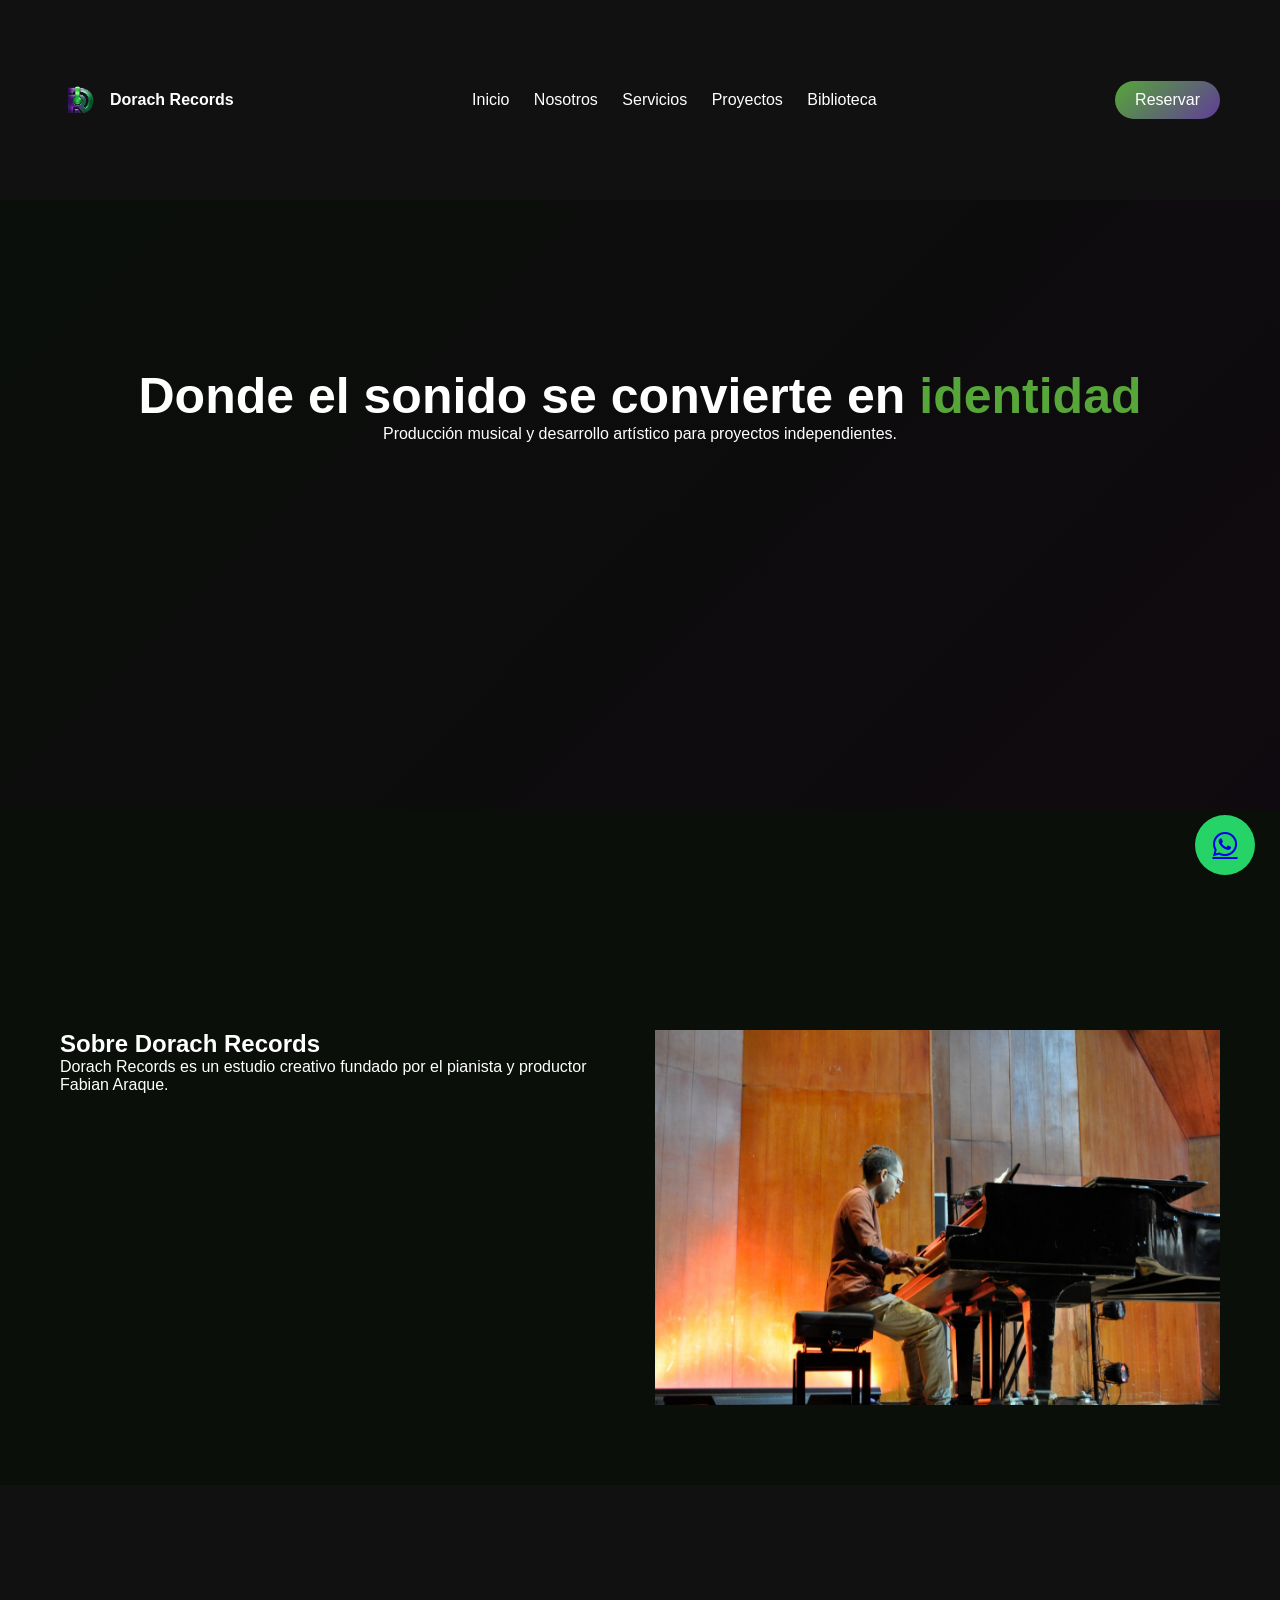
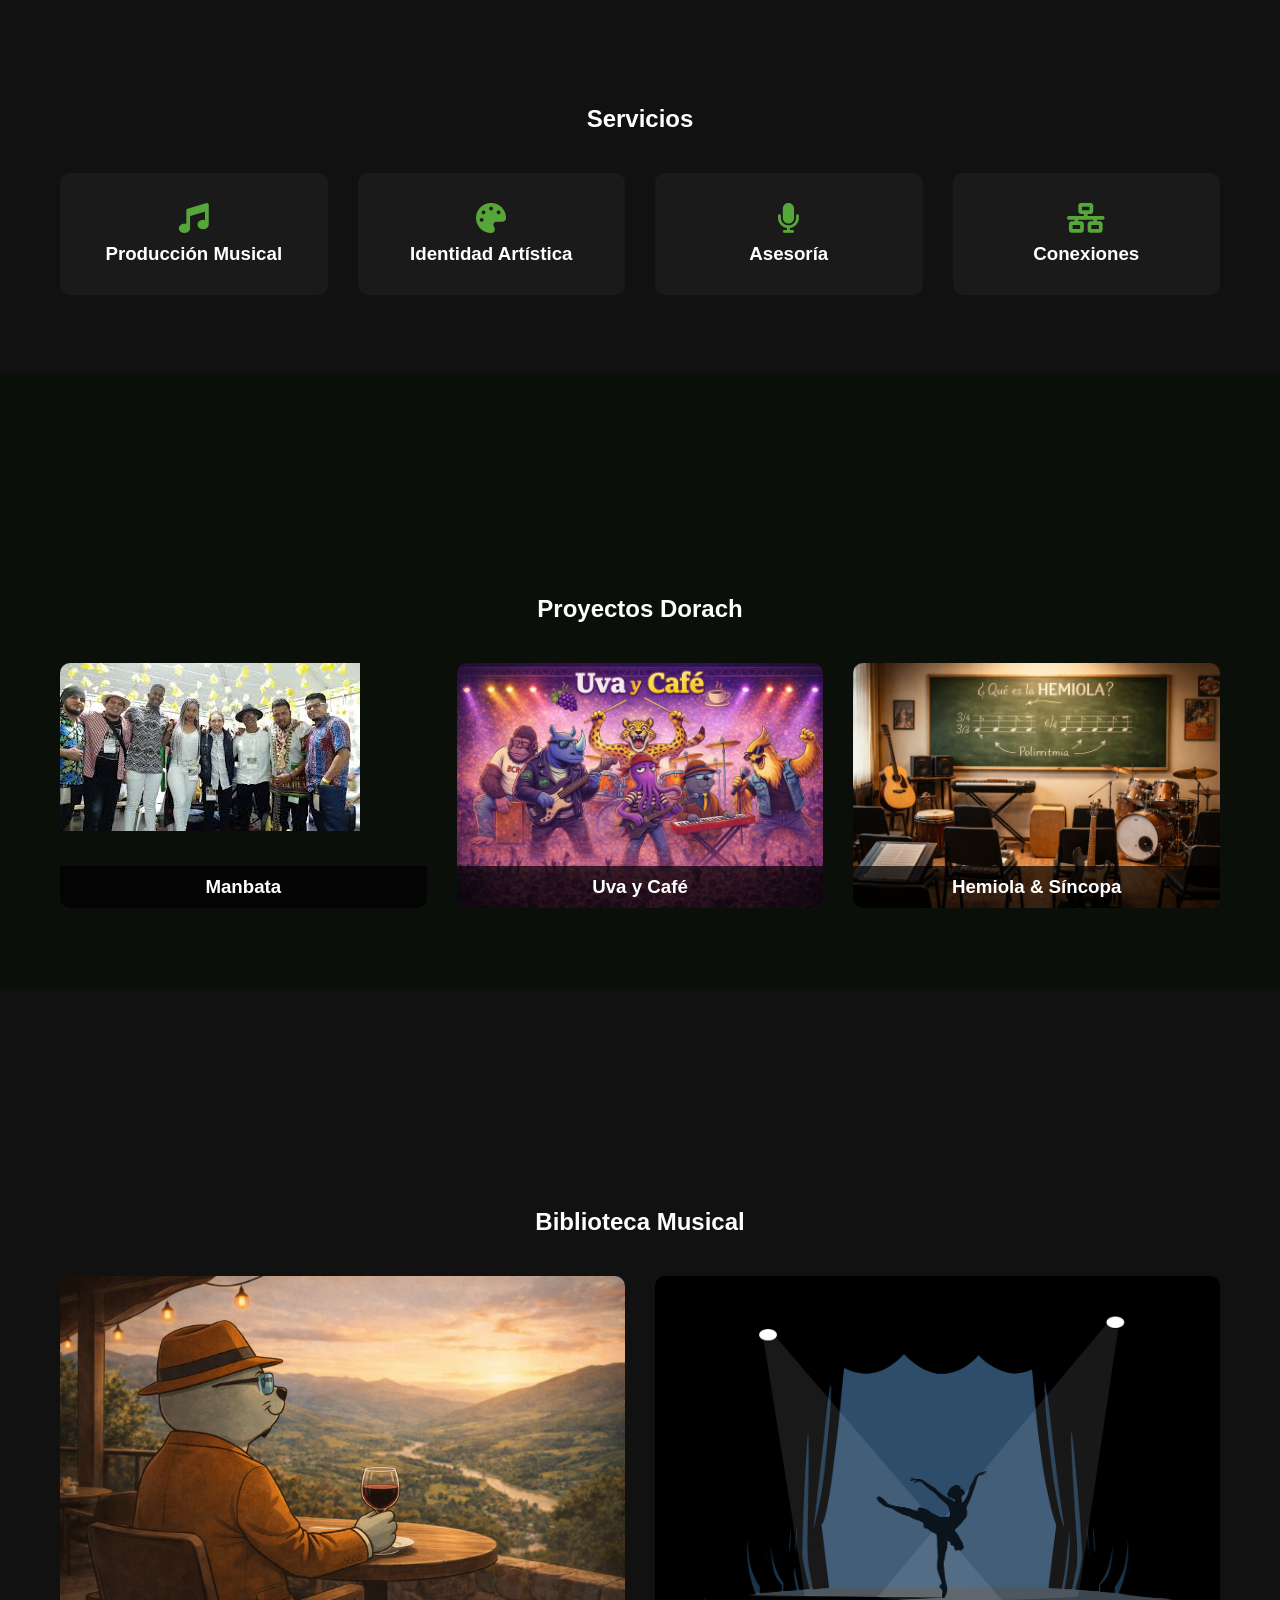
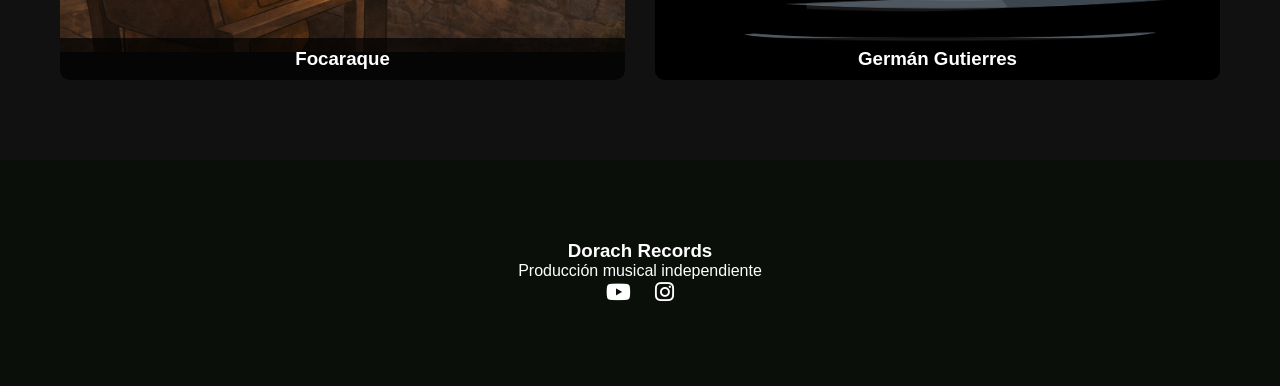
==== index.html @ 1bf73a03 "Fix image filename from Germán.jpg to German.jpg" ====
<!DOCTYPE html>
<html lang="es">

<head>

<meta charset="UTF-8">
<meta name="viewport" content="width=device-width, initial-scale=1.0">

<title>Dorach Records</title>

<meta name="description" content="Producción musical, desarrollo artístico y creación sonora independiente">

<meta property="og:title" content="Dorach Records">
<meta property="og:description" content="Producción musical y desarrollo artístico independiente">
<meta property="og:image" content="og-dorach-records.jpg">

<link rel="icon" href="favicon.png">

<link rel="stylesheet" href="style.css">

<link href="https://cdnjs.cloudflare.com/ajax/libs/font-awesome/6.5.0/css/all.min.css" rel="stylesheet">

</head>

<body>


<header class="header">

<div class="nav container">

<div class="logo">
<img src="logo.png">
<span>Dorach Records</span>
</div>


<nav class="nav-links">

<a href="#inicio">Inicio</a>
<a href="#nosotros">Nosotros</a>
<a href="#servicios">Servicios</a>
<a href="#proyectos">Proyectos</a>
<a href="#biblioteca">Biblioteca</a>

</nav>


<div class="menu-toggle">
<i class="fas fa-bars"></i>
</div>


<a class="cta" href="https://wa.me/573008884574">
Reservar
</a>

</div>

</header>


<section id="inicio" class="hero">

<div class="hero-overlay"></div>

<div class="hero-content">

<h1>

Donde el sonido se convierte en  
<span>identidad</span>

</h1>

<p>

Producción musical y desarrollo artístico para proyectos independientes.

</p>

</div>

</section>


<section id="nosotros" class="section">

<div class="container grid-2">

<div>

<h2>Sobre Dorach Records</h2>

<p>

Dorach Records es un estudio creativo fundado por el pianista y productor Fabian Araque.

</p>

</div>

<div>

<img src="fabian_araque.jpeg" class="img-card">

</div>

</div>

</section>


<section id="servicios" class="section dark">

<div class="container">

<h2 class="center">Servicios</h2>

<div class="grid-4">

<div class="card">
<i class="fas fa-music"></i>
<h3>Producción Musical</h3>
</div>

<div class="card">
<i class="fas fa-palette"></i>
<h3>Identidad Artística</h3>
</div>

<div class="card">
<i class="fas fa-microphone"></i>
<h3>Asesoría</h3>
</div>

<div class="card">
<i class="fas fa-network-wired"></i>
<h3>Conexiones</h3>
</div>

</div>

</div>

</section>


<section id="proyectos" class="section">

<div class="container">

<h2 class="center">Proyectos Dorach</h2>

<div class="grid-3">

<div class="project">

<img src="Manbata.jpeg">

<div class="project-overlay">

<h3>Manbata</h3>

</div>

</div>


<div class="project">

<img src="uvaycafe.png">

<div class="project-overlay">

<h3>Uva y Café</h3>

</div>

</div>


<div class="project">

<img src="hemiolaysincopa.jpeg">

<div class="project-overlay">

<h3>Hemiola & Síncopa</h3>

</div>

</div>

</div>

</div>

</section>


<section id="biblioteca" class="section dark">

<div class="container">

<h2 class="center">Biblioteca Musical</h2>

<div class="grid-2">

<div class="project">

<img src="Focaraque.png">

<div class="project-overlay">

<h3>Focaraque</h3>

</div>

</div>


<div class="project">

<img src="German.jpg">

<div class="project-overlay">

<h3>Germán Gutierres</h3>

</div>

</div>

</div>

</div>

</section>


<footer>

<div class="container footer">

<h3>Dorach Records</h3>

<p>Producción musical independiente</p>

<div class="social">

<a href="#"><i class="fab fa-youtube"></i></a>
<a href="#"><i class="fab fa-instagram"></i></a>

</div>

</div>

</footer>


<a class="whatsapp" href="https://wa.me/573008884574">
<i class="fab fa-whatsapp"></i>
</a>


<script src="script.js"></script>

</body>
</html>
---- style.css ----
:root{

--verde:#57A639;
--violeta:#613D97;

}

*{
margin:0;
padding:0;
box-sizing:border-box;
font-family:Arial;
}

body{
background:#0a0f0a;
color:white;
}

img{
max-width:100%;
display:block;
}

.container{
max-width:1200px;
margin:auto;
padding:80px 20px;
}

.header{
position:fixed;
width:100%;
background:#111;
z-index:10;
}

.nav{
display:flex;
justify-content:space-between;
align-items:center;
}

.logo{
display:flex;
align-items:center;
gap:10px;
font-weight:bold;
}

.logo img{
width:40px;
}

.nav-links a{
margin:0 10px;
text-decoration:none;
color:white;
}

.nav-links a:hover{
color:var(--verde);
}

.cta{
background:linear-gradient(135deg,var(--verde),var(--violeta));
padding:10px 20px;
border-radius:30px;
text-decoration:none;
color:white;
}

.menu-toggle{
display:none;
font-size:24px;
cursor:pointer;
}

.hero{
height:90vh;
display:flex;
align-items:center;
justify-content:center;
text-align:center;
background:linear-gradient(135deg,#0a0f0a,#0f0a0f);
}

.hero h1{
font-size:50px;
}

.hero span{
color:var(--verde);
}

.section{
padding-top:140px;
scroll-margin-top:120px;
}

.dark{
background:#111;
}

.grid-4{
display:grid;
grid-template-columns:repeat(4,1fr);
gap:30px;
}

.grid-3{
display:grid;
grid-template-columns:repeat(3,1fr);
gap:30px;
}

.grid-2{
display:grid;
grid-template-columns:repeat(2,1fr);
gap:30px;
}

.card{
background:#1a1a1a;
padding:30px;
border-radius:10px;
text-align:center;
}

.card i{
font-size:30px;
color:var(--verde);
margin-bottom:10px;
}

/* GALERÍA */

.project{
position:relative;
overflow:hidden;
border-radius:10px;
}

.project img{
transition:0.5s;
}

.project:hover img{
transform:scale(1.1);
}

.project-overlay{
position:absolute;
bottom:0;
background:rgba(0,0,0,0.7);
width:100%;
padding:10px;
text-align:center;
}

.center{
text-align:center;
margin-bottom:40px;
}

.footer{
text-align:center;
}

.social a{
margin:10px;
font-size:22px;
color:white;
}

.whatsapp{
position:fixed;
bottom:25px;
right:25px;
background:#25D366;
width:60px;
height:60px;
display:flex;
align-items:center;
justify-content:center;
border-radius:50%;
font-size:28px;
}

/* RESPONSIVE */

@media (max-width:900px){

.grid-4{
grid-template-columns:1fr 1fr;
}

.grid-3{
grid-template-columns:1fr 1fr;
}

}

@media (max-width:700px){

.grid-4,
.grid-3,
.grid-2{
grid-template-columns:1fr;
}

.menu-toggle{
display:block;
}

.nav-links{
position:absolute;
top:70px;
left:0;
width:100%;
background:#111;
flex-direction:column;
display:none;
}

.nav-links a{
padding:15px;
display:block;
border-bottom:1px solid #222;
}

.nav-links.active{
display:flex;
}

.hero h1{
font-size:36px;
}

}
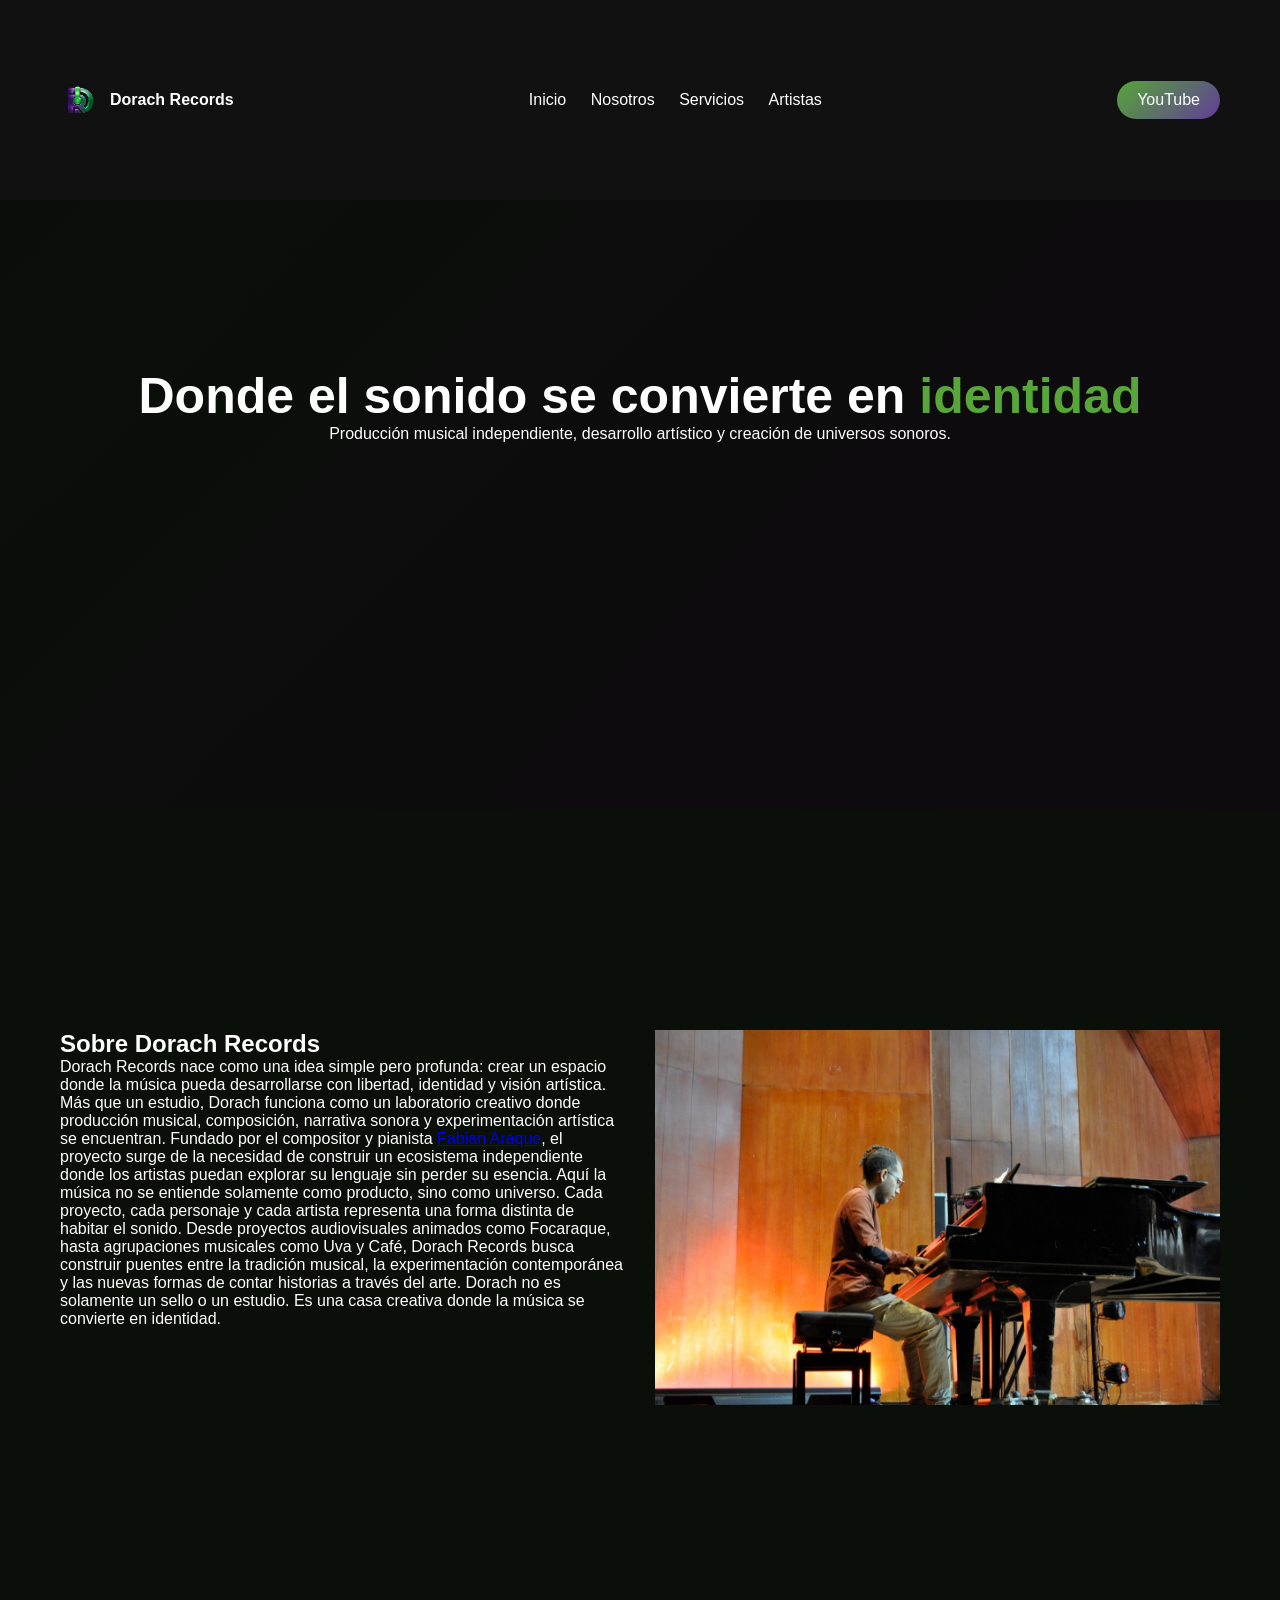
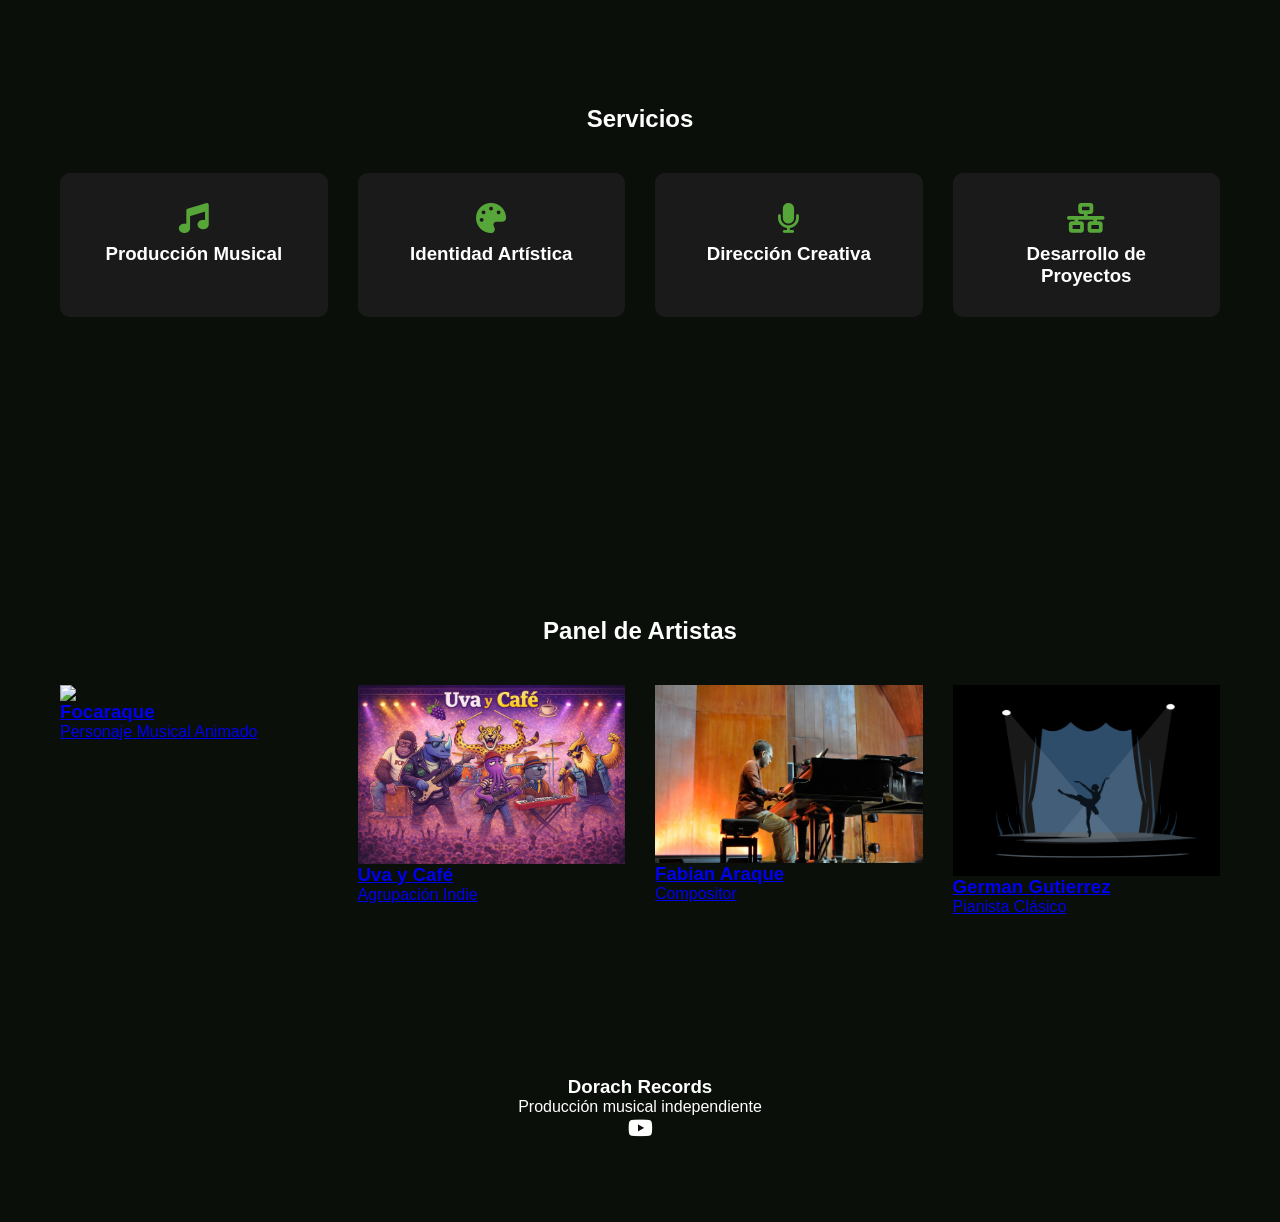
==== commit ba3094ee: "Update index.html" ====
--- a/index.html
+++ b/index.html
@@ -6,13 +6,9 @@
 <meta charset="UTF-8">
 <meta name="viewport" content="width=device-width, initial-scale=1.0">
 
-<title>Dorach Records</title>
-
-<meta name="description" content="Producción musical, desarrollo artístico y creación sonora independiente">
-
-<meta property="og:title" content="Dorach Records">
-<meta property="og:description" content="Producción musical y desarrollo artístico independiente">
-<meta property="og:image" content="og-dorach-records.jpg">
+<title>Dórach Records</title>
+
+<meta name="description" content="Dorach Records es un laboratorio creativo dedicado a la producción musical, el desarrollo artístico y la construcción de universos sonoros independientes.">
 
 <link rel="icon" href="favicon.png">
 
@@ -30,29 +26,28 @@
 <div class="nav container">
 
 <div class="logo">
+
 <img src="logo.png">
+
 <span>Dorach Records</span>
-</div>
-
+
+</div>
 
 <nav class="nav-links">
 
 <a href="#inicio">Inicio</a>
 <a href="#nosotros">Nosotros</a>
 <a href="#servicios">Servicios</a>
-<a href="#proyectos">Proyectos</a>
-<a href="#biblioteca">Biblioteca</a>
+<a href="#artistas">Artistas</a>
 
 </nav>
-
 
 <div class="menu-toggle">
 <i class="fas fa-bars"></i>
 </div>
 
-
-<a class="cta" href="https://wa.me/573008884574">
-Reservar
+<a class="cta" href="https://www.youtube.com/@DORACHRECORDS">
+YouTube
 </a>
 
 </div>
@@ -60,9 +55,8 @@
 </header>
 
 
-<section id="inicio" class="hero">
-
-<div class="hero-overlay"></div>
+
+<section id="inicio" class="hero fondo1">
 
 <div class="hero-content">
 
@@ -75,7 +69,7 @@
 
 <p>
 
-Producción musical y desarrollo artístico para proyectos independientes.
+Producción musical independiente, desarrollo artístico y creación de universos sonoros.
 
 </p>
 
@@ -84,7 +78,8 @@
 </section>
 
 
-<section id="nosotros" class="section">
+
+<section id="nosotros" class="section fondo2">
 
 <div class="container grid-2">
 
@@ -94,7 +89,18 @@
 
 <p>
 
-Dorach Records es un estudio creativo fundado por el pianista y productor Fabian Araque.
+Dorach Records nace como una idea simple pero profunda: crear un espacio donde la música pueda desarrollarse con libertad, identidad y visión artística.
+
+Más que un estudio, Dorach funciona como un laboratorio creativo donde producción musical, composición, narrativa sonora y experimentación artística se encuentran.
+
+Fundado por el compositor y pianista <a href="https://dorachrecords-prod.github.io/fabian-araque/">Fabian Araque</a>, el proyecto surge de la necesidad de construir un ecosistema independiente donde los artistas puedan explorar su lenguaje sin perder su esencia.
+
+Aquí la música no se entiende solamente como producto, sino como universo. Cada proyecto, cada personaje y cada artista representa una forma distinta de habitar el sonido.
+
+Desde proyectos audiovisuales animados como Focaraque, hasta agrupaciones musicales como Uva y Café, Dorach Records busca construir puentes entre la tradición musical, la experimentación contemporánea y las nuevas formas de contar historias a través del arte.
+
+Dorach no es solamente un sello o un estudio.  
+Es una casa creativa donde la música se convierte en identidad.
 
 </p>
 
@@ -102,16 +108,17 @@
 
 <div>
 
-<img src="fabian_araque.jpeg" class="img-card">
-
-</div>
-
-</div>
-
-</section>
-
-
-<section id="servicios" class="section dark">
+<img src="fabian_araque.jpeg">
+
+</div>
+
+</div>
+
+</section>
+
+
+
+<section id="servicios" class="section fondo3">
 
 <div class="container">
 
@@ -120,123 +127,107 @@
 <div class="grid-4">
 
 <div class="card">
+
 <i class="fas fa-music"></i>
+
 <h3>Producción Musical</h3>
-</div>
-
-<div class="card">
+
+</div>
+
+
+<div class="card">
+
 <i class="fas fa-palette"></i>
+
 <h3>Identidad Artística</h3>
-</div>
-
-<div class="card">
+
+</div>
+
+
+<div class="card">
+
 <i class="fas fa-microphone"></i>
-<h3>Asesoría</h3>
-</div>
-
-<div class="card">
+
+<h3>Dirección Creativa</h3>
+
+</div>
+
+
+<div class="card">
+
 <i class="fas fa-network-wired"></i>
-<h3>Conexiones</h3>
-</div>
-
-</div>
-
-</div>
-
-</section>
-
-
-<section id="proyectos" class="section">
+
+<h3>Desarrollo de Proyectos</h3>
+
+</div>
+
+</div>
+
+</div>
+
+</section>
+
+
+
+<section id="artistas" class="section fondo4">
 
 <div class="container">
 
-<h2 class="center">Proyectos Dorach</h2>
-
-<div class="grid-3">
-
-<div class="project">
-
-<img src="Manbata.jpeg">
-
-<div class="project-overlay">
-
-<h3>Manbata</h3>
-
-</div>
-
-</div>
-
-
-<div class="project">
+<h2 class="center">Panel de Artistas</h2>
+
+<div class="grid-4">
+
+
+<a class="artist" href="https://www.youtube.com/@focaraque">
+
+<img src="focaraque.png">
+
+<h3>Focaraque</h3>
+
+<p>Personaje Musical Animado</p>
+
+</a>
+
+
+<a class="artist" href="#">
 
 <img src="uvaycafe.png">
 
-<div class="project-overlay">
-
 <h3>Uva y Café</h3>
 
-</div>
-
-</div>
-
-
-<div class="project">
-
-<img src="hemiolaysincopa.jpeg">
-
-<div class="project-overlay">
-
-<h3>Hemiola & Síncopa</h3>
-
-</div>
-
-</div>
-
-</div>
-
-</div>
-
-</section>
-
-
-<section id="biblioteca" class="section dark">
-
-<div class="container">
-
-<h2 class="center">Biblioteca Musical</h2>
-
-<div class="grid-2">
-
-<div class="project">
-
-<img src="Focaraque.png">
-
-<div class="project-overlay">
-
-<h3>Focaraque</h3>
-
-</div>
-
-</div>
-
-
-<div class="project">
+<p>Agrupación Indie</p>
+
+</a>
+
+
+<a class="artist" href="https://www.youtube.com/@fabianaraquemusic">
+
+<img src="fabian_araque.jpeg">
+
+<h3>Fabian Araque</h3>
+
+<p>Compositor</p>
+
+</a>
+
+
+<a class="artist" href="https://www.youtube.com/channel/UCRpkg7k6TuN-CB35hyl-wdw">
 
 <img src="German.jpg">
 
-<div class="project-overlay">
-
-<h3>Germán Gutierres</h3>
-
-</div>
-
-</div>
-
-</div>
-
-</div>
-
-</section>
+<h3>German Gutierrez</h3>
+
+<p>Pianista Clásico</p>
+
+</a>
+
+
+</div>
+
+</div>
+
+</section>
+
 
 
 <footer>
@@ -249,22 +240,19 @@
 
 <div class="social">
 
-<a href="#"><i class="fab fa-youtube"></i></a>
-<a href="#"><i class="fab fa-instagram"></i></a>
+<a href="https://www.youtube.com/@DORACHRECORDS">
+<i class="fab fa-youtube"></i>
+</a>
 
 </div>
 
 </div>
 
 </footer>
-
-
-<a class="whatsapp" href="https://wa.me/573008884574">
-<i class="fab fa-whatsapp"></i>
-</a>
 
 
 <script src="script.js"></script>
 
 </body>
 </html>
+
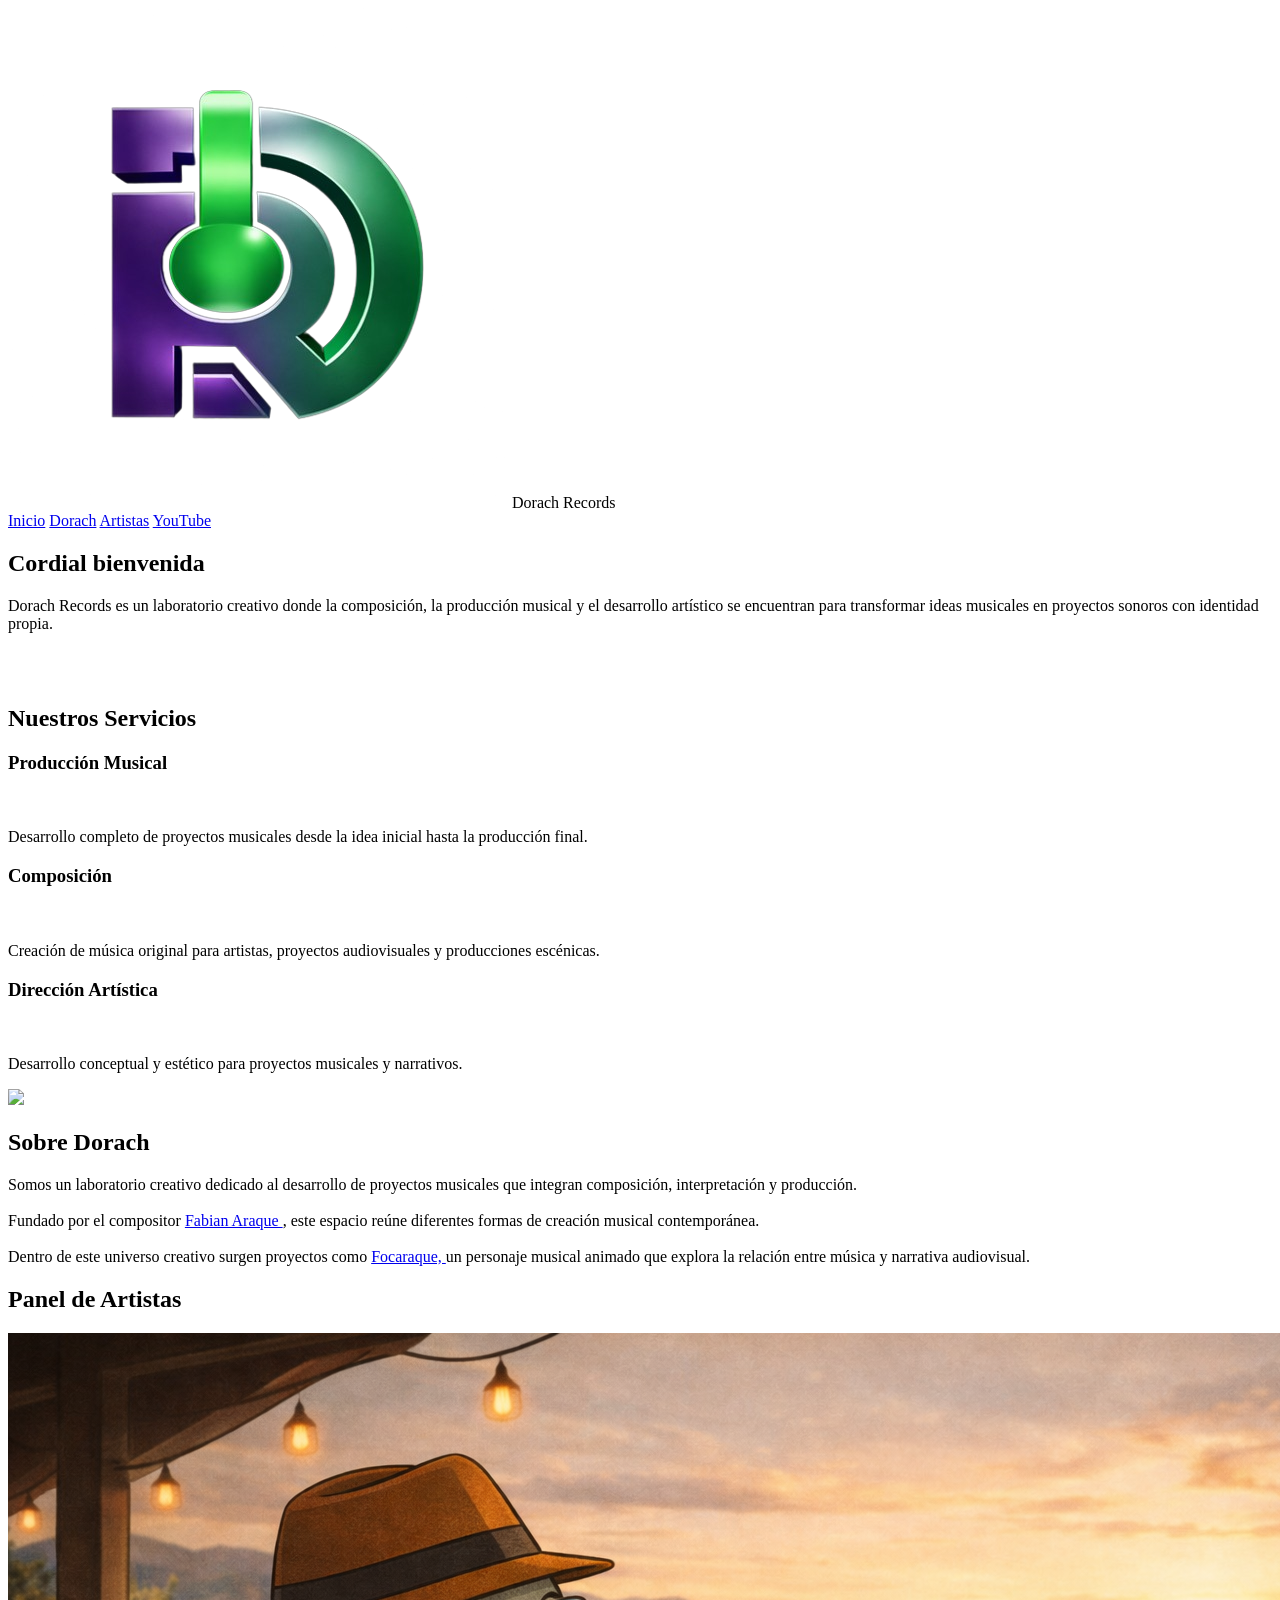
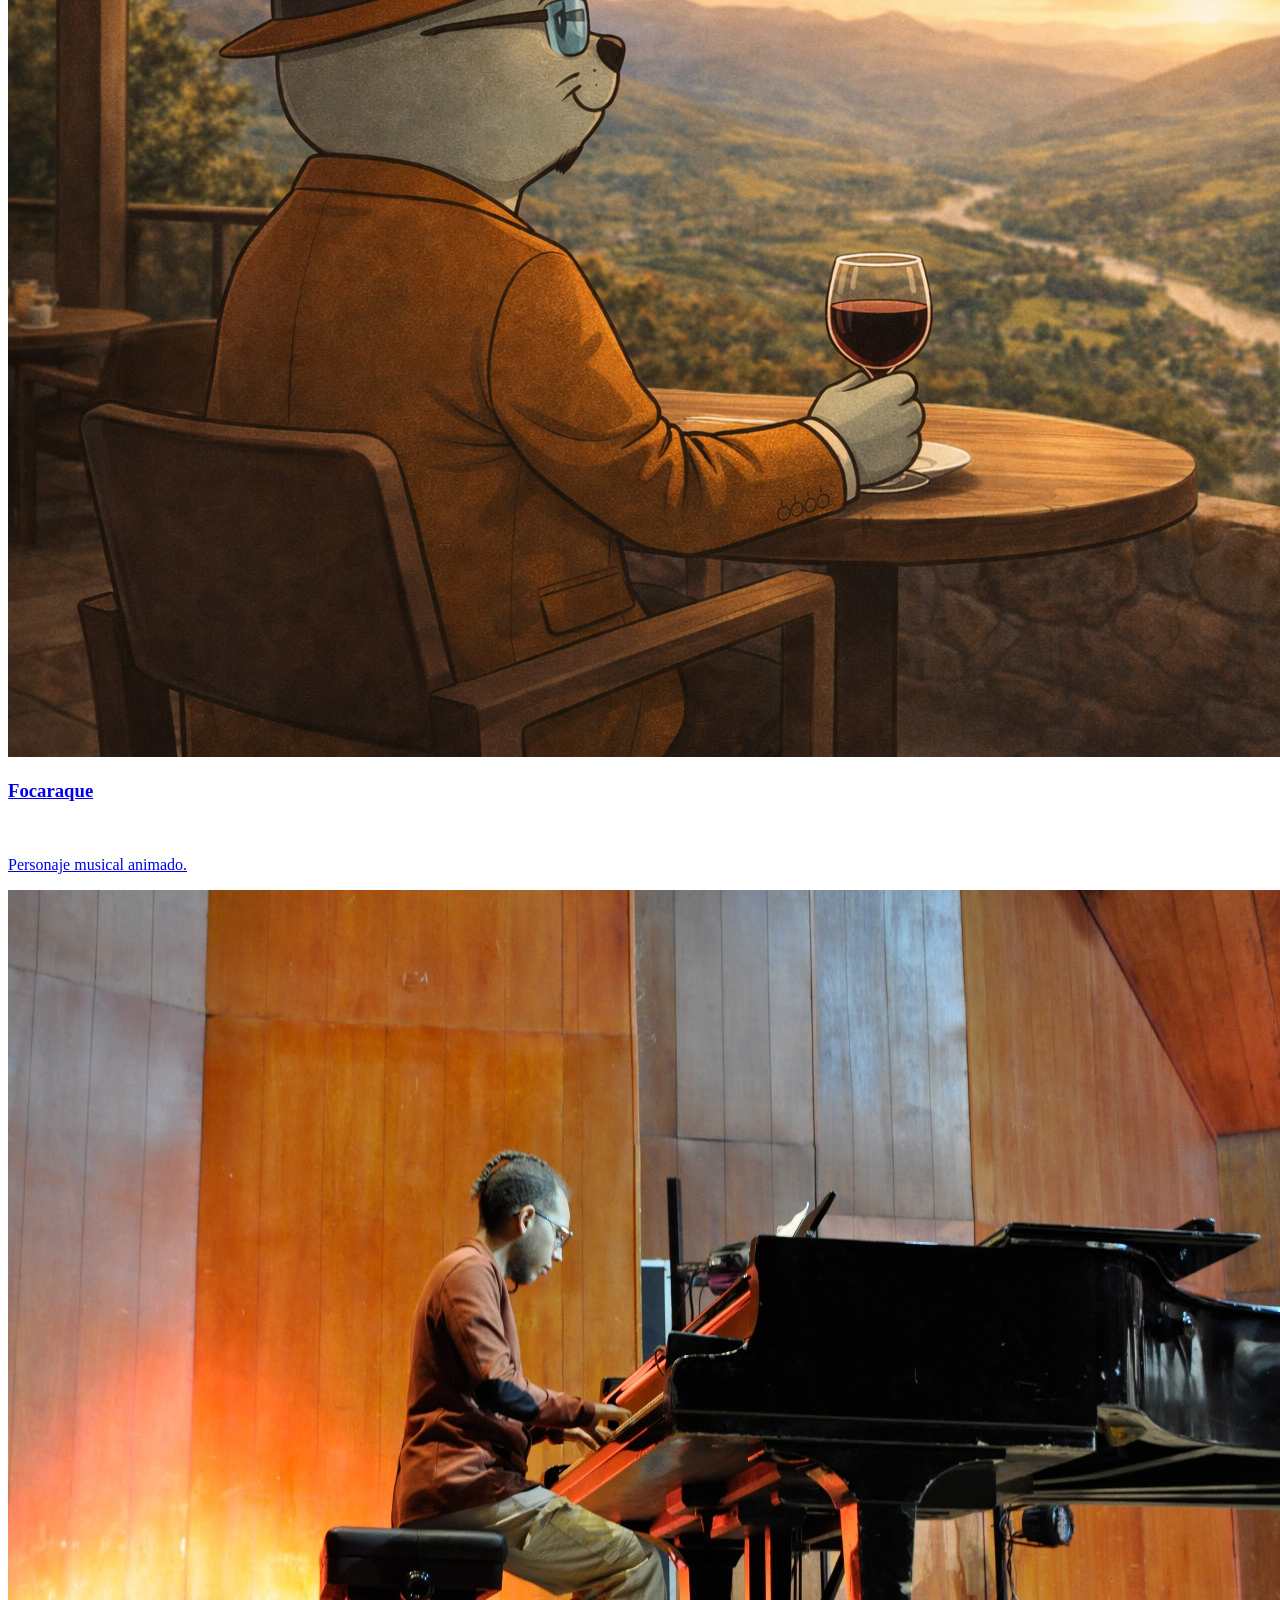
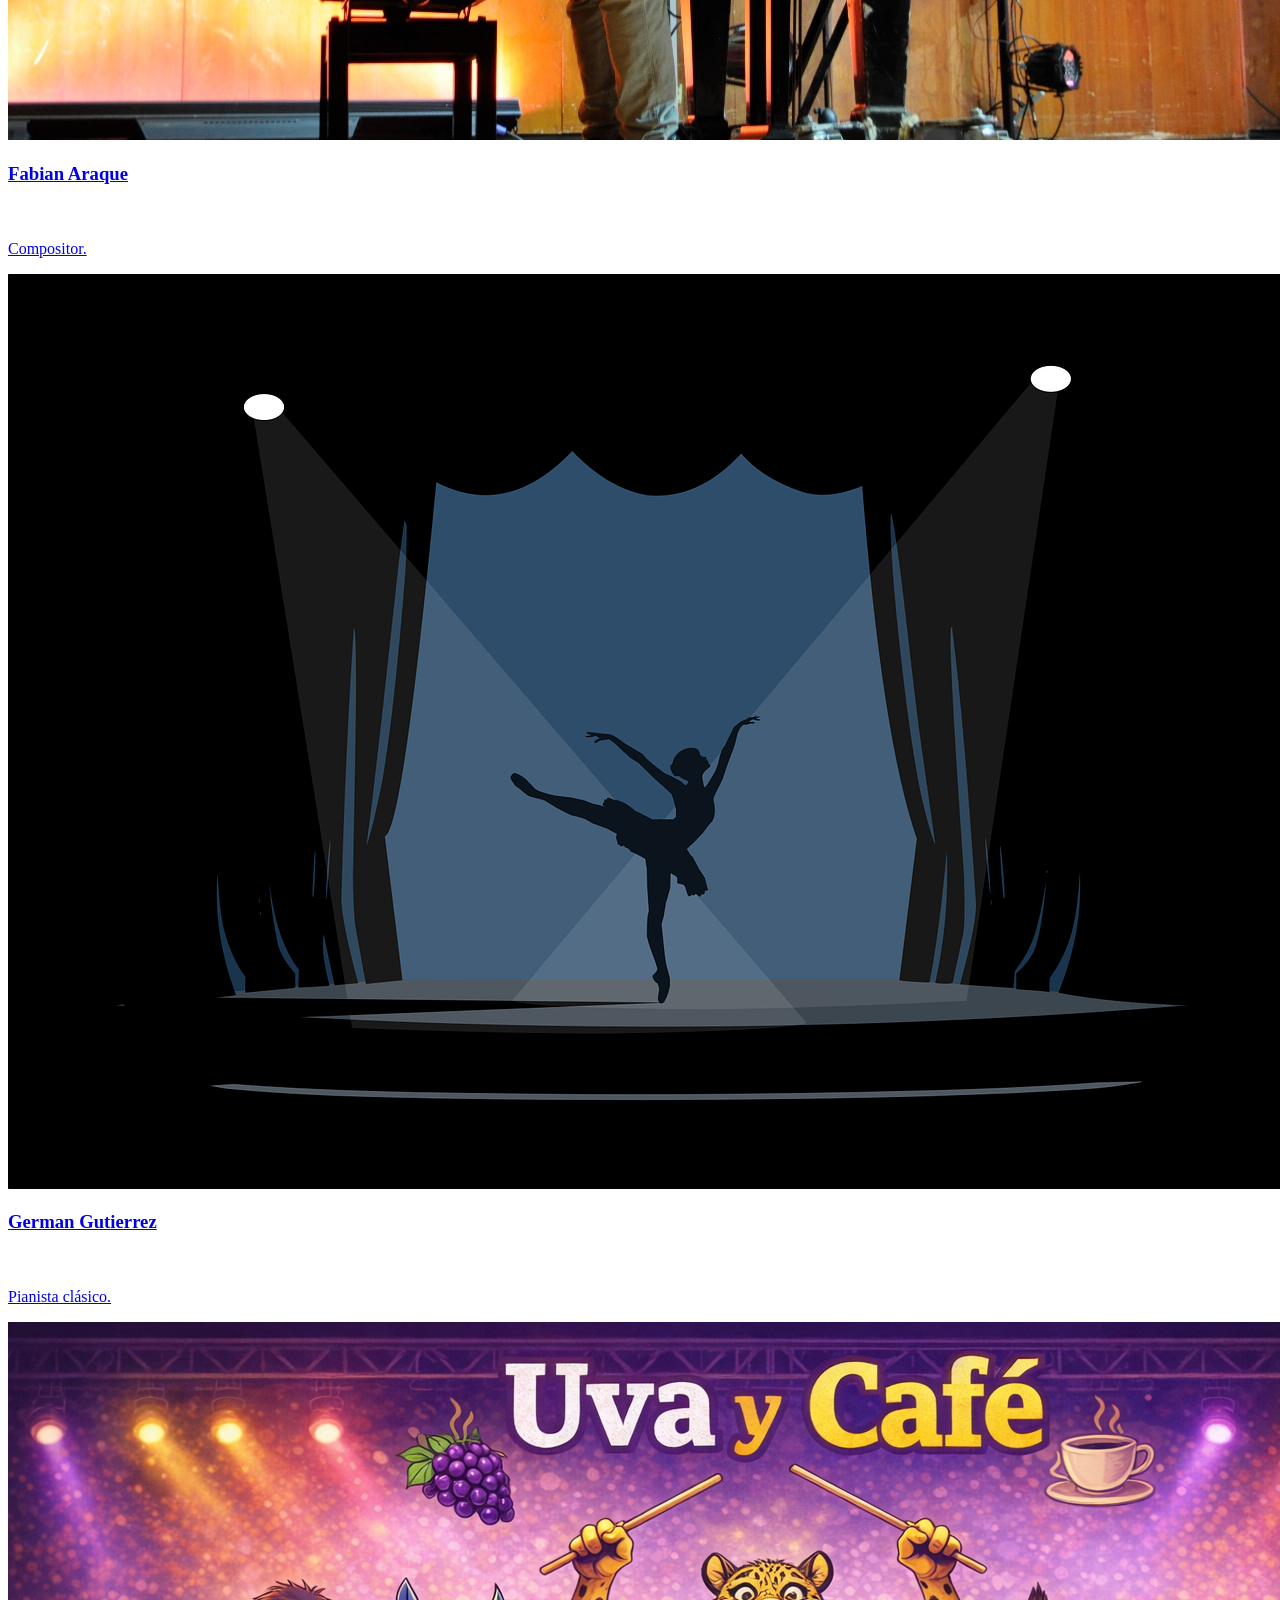
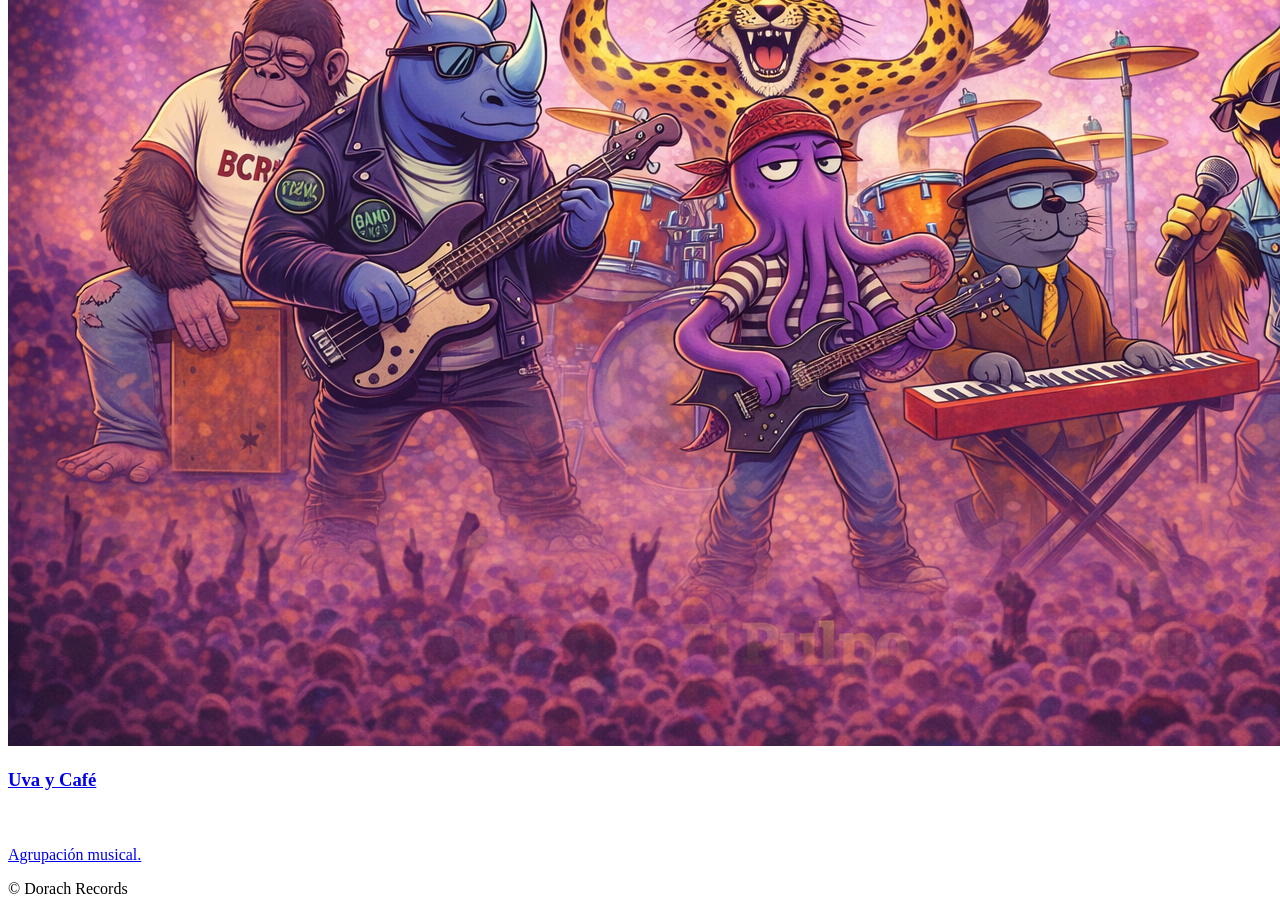
==== commit b2e87214: "Refactor index.html for clarity and structure Updated the title and various sections of the HTML doc" ====
--- a/index.html
+++ b/index.html
@@ -6,72 +6,113 @@
 <meta charset="UTF-8">
 <meta name="viewport" content="width=device-width, initial-scale=1.0">
 
-<title>Dórach Records</title>
-
-<meta name="description" content="Dorach Records es un laboratorio creativo dedicado a la producción musical, el desarrollo artístico y la construcción de universos sonoros independientes.">
+<title>Dorach Records</title>
 
 <link rel="icon" href="favicon.png">
-
-<link rel="stylesheet" href="style.css">
-
-<link href="https://cdnjs.cloudflare.com/ajax/libs/font-awesome/6.5.0/css/all.min.css" rel="stylesheet">
+<link rel="stylesheet" href="styles.css">
 
 </head>
 
 <body>
 
-
-<header class="header">
-
-<div class="nav container">
+<header>
 
 <div class="logo">
 
 <img src="logo.png">
-
 <span>Dorach Records</span>
 
 </div>
 
-<nav class="nav-links">
+<nav>
 
 <a href="#inicio">Inicio</a>
-<a href="#nosotros">Nosotros</a>
-<a href="#servicios">Servicios</a>
+<a href="#dorach">Dorach</a>
 <a href="#artistas">Artistas</a>
+<a href="https://www.youtube.com/@DORACHRECORDS" target="_blank">YouTube</a>
 
 </nav>
 
-<div class="menu-toggle">
-<i class="fas fa-bars"></i>
-</div>
-
-<a class="cta" href="https://www.youtube.com/@DORACHRECORDS">
-YouTube
-</a>
-
-</div>
-
 </header>
 
 
-
-<section id="inicio" class="hero fondo1">
+<!-- HERO -->
+
+<section class="hero" id="inicio">
+
+<div class="overlay"></div>
 
 <div class="hero-content">
 
-<h1>
-
-Donde el sonido se convierte en  
-<span>identidad</span>
-
-</h1>
-
-<p>
-
-Producción musical independiente, desarrollo artístico y creación de universos sonoros.
-
-</p>
+<h1>Cordial bienvenida</h1>
+
+<div class="hero-line"></div>
+
+<p class="hero-text">
+
+Dorach Records es un laboratorio creativo donde la composición,
+la producción musical y el desarrollo artístico se encuentran para
+transformar ideas musicales en proyectos sonoros con identidad propia.
+
+</p>
+
+
+<!-- SERVICIOS -->
+<br><br>
+<div class="hero-content">
+
+<h2>Nuestros Servicios</h2>
+
+<div class="hero-line"></div>
+
+<div class="services-grid">
+
+<div class="service-card">
+
+<h3>Producción Musical</h3>
+
+<p>
+
+<br><br>
+
+Desarrollo completo de proyectos musicales desde la idea inicial
+hasta la producción final.
+
+</p>
+
+</div>
+
+<div class="service-card">
+
+<h3>Composición</h3>
+
+<p>
+
+<br><br>
+
+Creación de música original para artistas,
+proyectos audiovisuales y producciones escénicas.
+
+</p>
+
+</div>
+
+<div class="service-card">
+
+<h3>Dirección Artística</h3>
+
+<p>
+
+<br><br>
+
+Desarrollo conceptual y estético para proyectos
+musicales y narrativos.
+
+</p>
+
+</div>
+
+</div>
 
 </div>
 
@@ -79,37 +120,145 @@
 
 
 
-<section id="nosotros" class="section fondo2">
-
-<div class="container grid-2">
-
-<div>
-
-<h2>Sobre Dorach Records</h2>
-
-<p>
-
-Dorach Records nace como una idea simple pero profunda: crear un espacio donde la música pueda desarrollarse con libertad, identidad y visión artística.
-
-Más que un estudio, Dorach funciona como un laboratorio creativo donde producción musical, composición, narrativa sonora y experimentación artística se encuentran.
-
-Fundado por el compositor y pianista <a href="https://dorachrecords-prod.github.io/fabian-araque/">Fabian Araque</a>, el proyecto surge de la necesidad de construir un ecosistema independiente donde los artistas puedan explorar su lenguaje sin perder su esencia.
-
-Aquí la música no se entiende solamente como producto, sino como universo. Cada proyecto, cada personaje y cada artista representa una forma distinta de habitar el sonido.
-
-Desde proyectos audiovisuales animados como Focaraque, hasta agrupaciones musicales como Uva y Café, Dorach Records busca construir puentes entre la tradición musical, la experimentación contemporánea y las nuevas formas de contar historias a través del arte.
-
-Dorach no es solamente un sello o un estudio.  
-Es una casa creativa donde la música se convierte en identidad.
-
-</p>
-
-</div>
-
-<div>
+<!-- SOBRE DORACH -->
+
+<section class="about section" id="dorach">
+
+<div class="container">
+
+<div class="about-grid">
+
+<img src="fabian-araque1.jpeg">
+
+<div class="text-block">
+
+<h2>Sobre Dorach</h2>
+
+<div class="line"></div>
+
+<p>
+
+Somos un laboratorio creativo dedicado al desarrollo
+de proyectos musicales que integran composición, interpretación
+y producción.
+
+<br><br>
+
+Fundado por el compositor
+<a href="https://dorachrecords-prod.github.io/fabian-araque/" target="_blank">
+Fabian Araque
+</a>,
+este espacio reúne diferentes formas de creación musical
+contemporánea.
+
+<br><br>
+
+Dentro de este universo creativo surgen proyectos como
+<a href="https://dorachrecords-prod.github.io/focaraque/" target="_blank">
+Focaraque,
+</a>
+un personaje musical animado que explora la relación entre música
+y narrativa audiovisual.
+
+</p>
+
+</div>
+
+</div>
+
+</div>
+
+</section>
+
+
+
+<!-- ARTISTAS -->
+
+<section class="artists section" id="artistas">
+
+<div class="container">
+
+<h2>Panel de Artistas</h2>
+
+<div class="line"></div>
+
+<div class="artist-grid">
+
+<a class="artist-card"
+href="https://www.youtube.com/@focaraque"
+target="_blank">
+
+<img src="Focaraque.png">
+
+<h3>Focaraque</h3>
+
+<p>
+
+<br><br>
+
+Personaje musical animado.
+
+</p>
+
+</a>
+
+
+<a class="artist-card"
+href="https://www.youtube.com/@fabianaraquemusic"
+target="_blank">
 
 <img src="fabian_araque.jpeg">
 
+<h3>Fabian Araque</h3>
+
+<p>
+
+<br><br>
+
+Compositor.
+
+</p>
+
+</a>
+
+
+<a class="artist-card"
+href="https://www.youtube.com/channel/UCRpkg7k6TuN-CB35hyl-wdw"
+target="_blank">
+
+<img src="German.jpg">
+
+<h3>German Gutierrez</h3>
+
+<p>
+
+<br><br>
+
+Pianista clásico.
+
+</p>
+
+</a>
+
+
+<a class="artist-card"
+href="https://www.youtube.com/watch?v=z5ExyrERqJo"
+target="_blank">
+
+<img src="uvaycafe.png">
+
+<h3>Uva y Café</h3>
+
+<p>
+
+<br><br>
+
+Agrupación musical.
+
+</p>
+</a>
+</div>
+
 </div>
 
 </div>
@@ -118,141 +267,13 @@
 
 
 
-<section id="servicios" class="section fondo3">
-
-<div class="container">
-
-<h2 class="center">Servicios</h2>
-
-<div class="grid-4">
-
-<div class="card">
-
-<i class="fas fa-music"></i>
-
-<h3>Producción Musical</h3>
-
-</div>
-
-
-<div class="card">
-
-<i class="fas fa-palette"></i>
-
-<h3>Identidad Artística</h3>
-
-</div>
-
-
-<div class="card">
-
-<i class="fas fa-microphone"></i>
-
-<h3>Dirección Creativa</h3>
-
-</div>
-
-
-<div class="card">
-
-<i class="fas fa-network-wired"></i>
-
-<h3>Desarrollo de Proyectos</h3>
-
-</div>
-
-</div>
-
-</div>
-
-</section>
-
-
-
-<section id="artistas" class="section fondo4">
-
-<div class="container">
-
-<h2 class="center">Panel de Artistas</h2>
-
-<div class="grid-4">
-
-
-<a class="artist" href="https://www.youtube.com/@focaraque">
-
-<img src="focaraque.png">
-
-<h3>Focaraque</h3>
-
-<p>Personaje Musical Animado</p>
-
-</a>
-
-
-<a class="artist" href="#">
-
-<img src="uvaycafe.png">
-
-<h3>Uva y Café</h3>
-
-<p>Agrupación Indie</p>
-
-</a>
-
-
-<a class="artist" href="https://www.youtube.com/@fabianaraquemusic">
-
-<img src="fabian_araque.jpeg">
-
-<h3>Fabian Araque</h3>
-
-<p>Compositor</p>
-
-</a>
-
-
-<a class="artist" href="https://www.youtube.com/channel/UCRpkg7k6TuN-CB35hyl-wdw">
-
-<img src="German.jpg">
-
-<h3>German Gutierrez</h3>
-
-<p>Pianista Clásico</p>
-
-</a>
-
-
-</div>
-
-</div>
-
-</section>
-
-
-
 <footer>
 
-<div class="container footer">
-
-<h3>Dorach Records</h3>
-
-<p>Producción musical independiente</p>
-
-<div class="social">
-
-<a href="https://www.youtube.com/@DORACHRECORDS">
-<i class="fab fa-youtube"></i>
-</a>
-
-</div>
-
-</div>
+<p>© Dorach Records</p>
 
 </footer>
-
 
 <script src="script.js"></script>
 
 </body>
 </html>
-
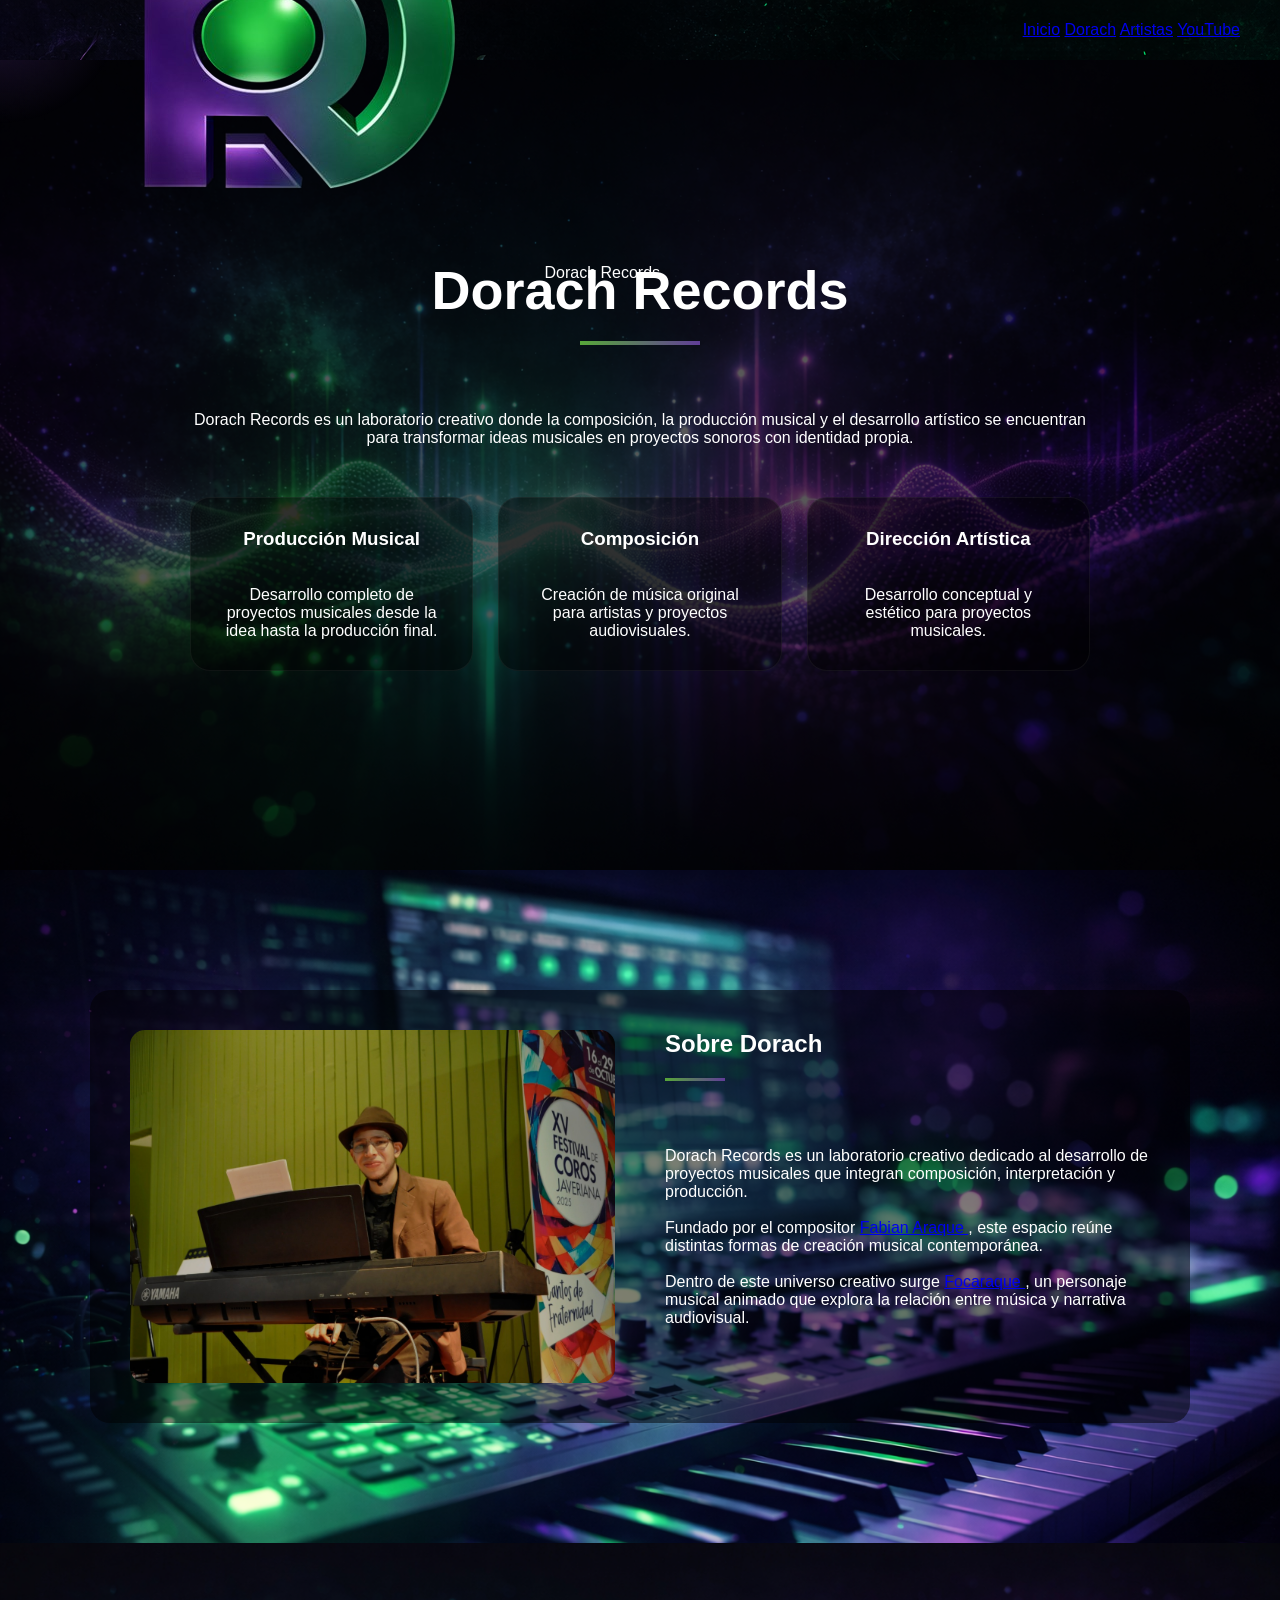
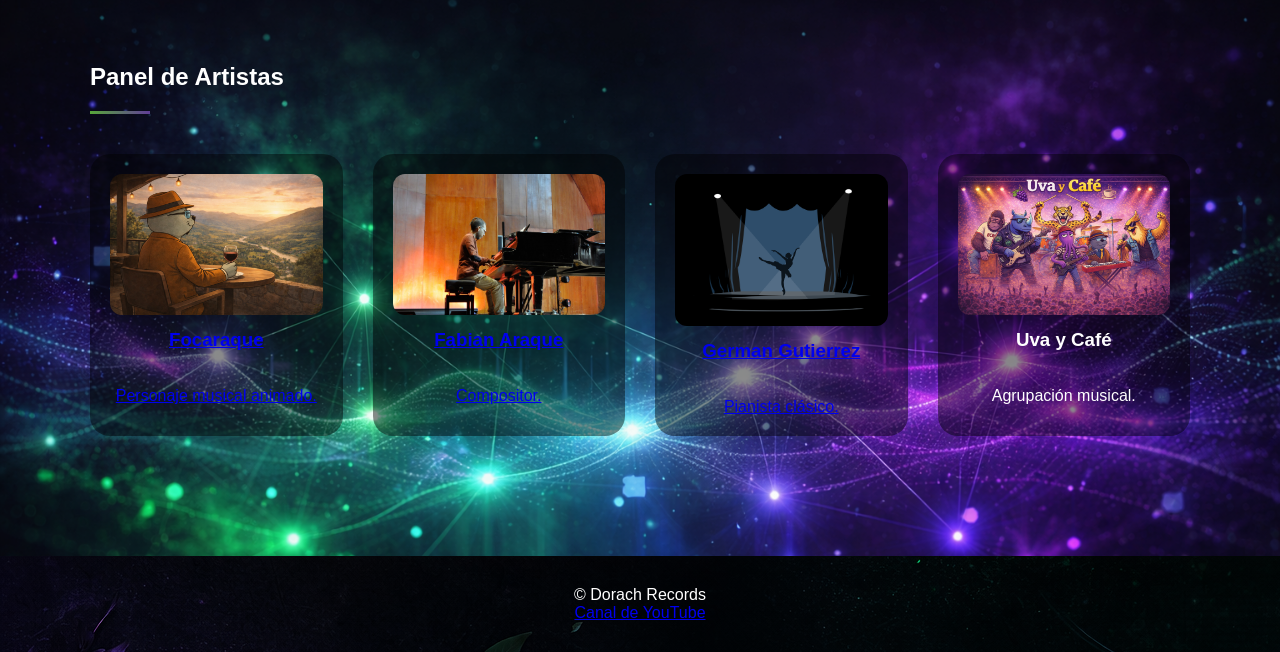
==== commit 3df1743e: "Refactor HTML structure and update content" ====
--- a/index.html
+++ b/index.html
@@ -14,6 +14,8 @@
 </head>
 
 <body>
+
+<div class="cursor-glow"></div>
 
 <header>
 
@@ -36,34 +38,29 @@
 </header>
 
 
+
 <!-- HERO -->
 
-<section class="hero" id="inicio">
+<section class="hero parallax" id="inicio">
 
 <div class="overlay"></div>
 
 <div class="hero-content">
 
-<h1>Cordial bienvenida</h1>
+<h1>Dorach Records</h1>
 
 <div class="hero-line"></div>
 
 <p class="hero-text">
 
+<br><br>
+
 Dorach Records es un laboratorio creativo donde la composición,
-la producción musical y el desarrollo artístico se encuentran para
-transformar ideas musicales en proyectos sonoros con identidad propia.
-
-</p>
-
-
-<!-- SERVICIOS -->
-<br><br>
-<div class="hero-content">
-
-<h2>Nuestros Servicios</h2>
-
-<div class="hero-line"></div>
+la producción musical y el desarrollo artístico se encuentran
+para transformar ideas musicales en proyectos sonoros con identidad propia.
+
+</p>
+
 
 <div class="services-grid">
 
@@ -75,8 +72,8 @@
 
 <br><br>
 
-Desarrollo completo de proyectos musicales desde la idea inicial
-hasta la producción final.
+Desarrollo completo de proyectos musicales
+desde la idea hasta la producción final.
 
 </p>
 
@@ -90,8 +87,8 @@
 
 <br><br>
 
-Creación de música original para artistas,
-proyectos audiovisuales y producciones escénicas.
+Creación de música original para artistas
+y proyectos audiovisuales.
 
 </p>
 
@@ -105,8 +102,8 @@
 
 <br><br>
 
-Desarrollo conceptual y estético para proyectos
-musicales y narrativos.
+Desarrollo conceptual y estético
+para proyectos musicales.
 
 </p>
 
@@ -120,9 +117,9 @@
 
 
 
-<!-- SOBRE DORACH -->
-
-<section class="about section" id="dorach">
+<!-- SOBRE -->
+
+<section class="about section parallax" id="dorach">
 
 <div class="container">
 
@@ -138,7 +135,9 @@
 
 <p>
 
-Somos un laboratorio creativo dedicado al desarrollo
+<br><br>
+
+Dorach Records es un laboratorio creativo dedicado al desarrollo
 de proyectos musicales que integran composición, interpretación
 y producción.
 
@@ -148,15 +147,14 @@
 <a href="https://dorachrecords-prod.github.io/fabian-araque/" target="_blank">
 Fabian Araque
 </a>,
-este espacio reúne diferentes formas de creación musical
-contemporánea.
-
-<br><br>
-
-Dentro de este universo creativo surgen proyectos como
-<a href="https://dorachrecords-prod.github.io/focaraque/" target="_blank">
-Focaraque,
-</a>
+este espacio reúne distintas formas de creación musical contemporánea.
+
+<br><br>
+
+Dentro de este universo creativo surge
+<a href="https://www.youtube.com/@focaraque" target="_blank">
+Focaraque
+</a>,
 un personaje musical animado que explora la relación entre música
 y narrativa audiovisual.
 
@@ -174,7 +172,7 @@
 
 <!-- ARTISTAS -->
 
-<section class="artists section" id="artistas">
+<section class="artists section parallax" id="artistas">
 
 <div class="container">
 
@@ -192,16 +190,9 @@
 
 <h3>Focaraque</h3>
 
-<p>
-
-<br><br>
-
-Personaje musical animado.
-
-</p>
-
-</a>
-
+<p><br><br>Personaje musical animado.</p>
+
+</a>
 
 <a class="artist-card"
 href="https://www.youtube.com/@fabianaraquemusic"
@@ -211,16 +202,9 @@
 
 <h3>Fabian Araque</h3>
 
-<p>
-
-<br><br>
-
-Compositor.
-
-</p>
-
-</a>
-
+<p><br><br>Compositor.</p>
+
+</a>
 
 <a class="artist-card"
 href="https://www.youtube.com/channel/UCRpkg7k6TuN-CB35hyl-wdw"
@@ -230,33 +214,18 @@
 
 <h3>German Gutierrez</h3>
 
-<p>
-
-<br><br>
-
-Pianista clásico.
-
-</p>
-
-</a>
-
-
-<a class="artist-card"
-href="https://www.youtube.com/watch?v=z5ExyrERqJo"
-target="_blank">
+<p><br><br>Pianista clásico.</p>
+
+</a>
+
+<div class="artist-card">
 
 <img src="uvaycafe.png">
 
 <h3>Uva y Café</h3>
 
-<p>
-
-<br><br>
-
-Agrupación musical.
-
-</p>
-</a>
+<p><br><br>Agrupación musical.</p>
+
 </div>
 
 </div>
@@ -270,6 +239,14 @@
 <footer>
 
 <p>© Dorach Records</p>
+
+<p>
+
+<a href="https://www.youtube.com/@DORACHRECORDS">
+Canal de YouTube
+</a>
+
+</p>
 
 </footer>
 
--- a/styles.css
+++ b/styles.css
@@ -0,0 +1,297 @@
+*{
+margin:0;
+padding:0;
+box-sizing:border-box;
+}
+
+body{
+
+font-family:Arial, Helvetica, sans-serif;
+background:black;
+color:white;
+overflow-x:hidden;
+
+}
+
+/* CURSOR GLOW */
+
+.cursor-glow{
+
+position:fixed;
+width:250px;
+height:250px;
+
+background:radial-gradient(circle,
+rgba(97,61,151,0.35),
+transparent 70%);
+
+pointer-events:none;
+
+transform:translate(-50%,-50%);
+
+z-index:1;
+
+}
+
+/* HEADER */
+
+header{
+
+background-image:url("fondo5.jpg");
+background-size:cover;
+
+height:60px;
+
+display:flex;
+align-items:center;
+justify-content:space-between;
+
+padding:0 40px;
+
+position:sticky;
+top:0;
+z-index:10;
+
+}
+
+/* HERO */
+
+.hero{
+
+background-image:url("fondo1.jpg");
+background-size:cover;
+background-position:center;
+
+min-height:90vh;
+
+display:flex;
+align-items:center;
+justify-content:center;
+
+text-align:center;
+
+position:relative;
+
+padding:100px 20px;
+
+}
+
+.overlay{
+
+position:absolute;
+top:0;
+left:0;
+right:0;
+bottom:0;
+
+background:rgba(0,0,0,0.65);
+
+}
+
+.hero-content{
+
+position:relative;
+z-index:2;
+
+max-width:900px;
+
+}
+
+.hero h1{
+
+font-size:54px;
+
+}
+
+/* SERVICES */
+
+.services-grid{
+
+margin-top:50px;
+
+display:grid;
+
+grid-template-columns:repeat(auto-fit,minmax(220px,1fr));
+
+gap:25px;
+
+}
+
+.service-card{
+
+background:rgba(0,0,0,0.45);
+
+padding:30px;
+
+border-radius:20px;
+
+transition:0.4s;
+
+border:1px solid rgba(255,255,255,0.05);
+
+}
+
+.service-card:hover{
+
+transform:translateY(-10px) scale(1.05);
+
+box-shadow:0 20px 50px rgba(0,0,0,0.6);
+
+background:rgba(0,0,0,0.7);
+
+}
+
+/* SECTIONS */
+
+.section{
+
+padding:120px 20px;
+
+}
+
+.container{
+
+max-width:1100px;
+margin:auto;
+
+}
+
+/* ABOUT */
+
+.about{
+
+background-image:url("fondo2.jpg");
+background-size:cover;
+
+}
+
+.about-grid{
+
+display:grid;
+
+grid-template-columns:1fr 1fr;
+
+gap:50px;
+
+background:rgba(0,0,0,0.5);
+
+padding:40px;
+
+border-radius:20px;
+
+}
+
+.about img{
+
+width:100%;
+border-radius:15px;
+
+}
+
+/* ARTISTS */
+
+.artists{
+
+background-image:url("fondo4.jpg");
+background-size:cover;
+
+}
+
+.artist-grid{
+
+display:grid;
+
+grid-template-columns:repeat(auto-fit,minmax(220px,1fr));
+
+gap:30px;
+
+margin-top:40px;
+
+}
+
+.artist-card{
+
+background:rgba(0,0,0,0.45);
+
+padding:20px;
+
+border-radius:20px;
+
+text-align:center;
+
+transition:0.35s;
+
+}
+
+.artist-card:hover{
+
+transform:translateY(-10px) scale(1.05);
+
+box-shadow:0 20px 60px rgba(97,61,151,0.5);
+
+background:rgba(0,0,0,0.7);
+
+}
+
+.artist-card img{
+
+width:100%;
+border-radius:12px;
+
+margin-bottom:10px;
+
+}
+
+/* LINES */
+
+.line{
+
+width:60px;
+height:3px;
+
+background:linear-gradient(90deg,#57A639,#613D97);
+
+margin:20px 0 30px 0;
+
+}
+
+.hero-line{
+
+width:120px;
+height:4px;
+
+background:linear-gradient(90deg,#57A639,#613D97);
+
+margin:20px auto 30px auto;
+
+}
+
+/* FOOTER */
+
+footer{
+
+background-image:url("fondo5.jpg");
+
+padding:30px;
+
+text-align:center;
+
+}
+
+/* MOBILE */
+
+@media(max-width:800px){
+
+.about-grid{
+
+grid-template-columns:1fr;
+
+}
+
+.hero h1{
+
+font-size:36px;
+
+}
+
+}
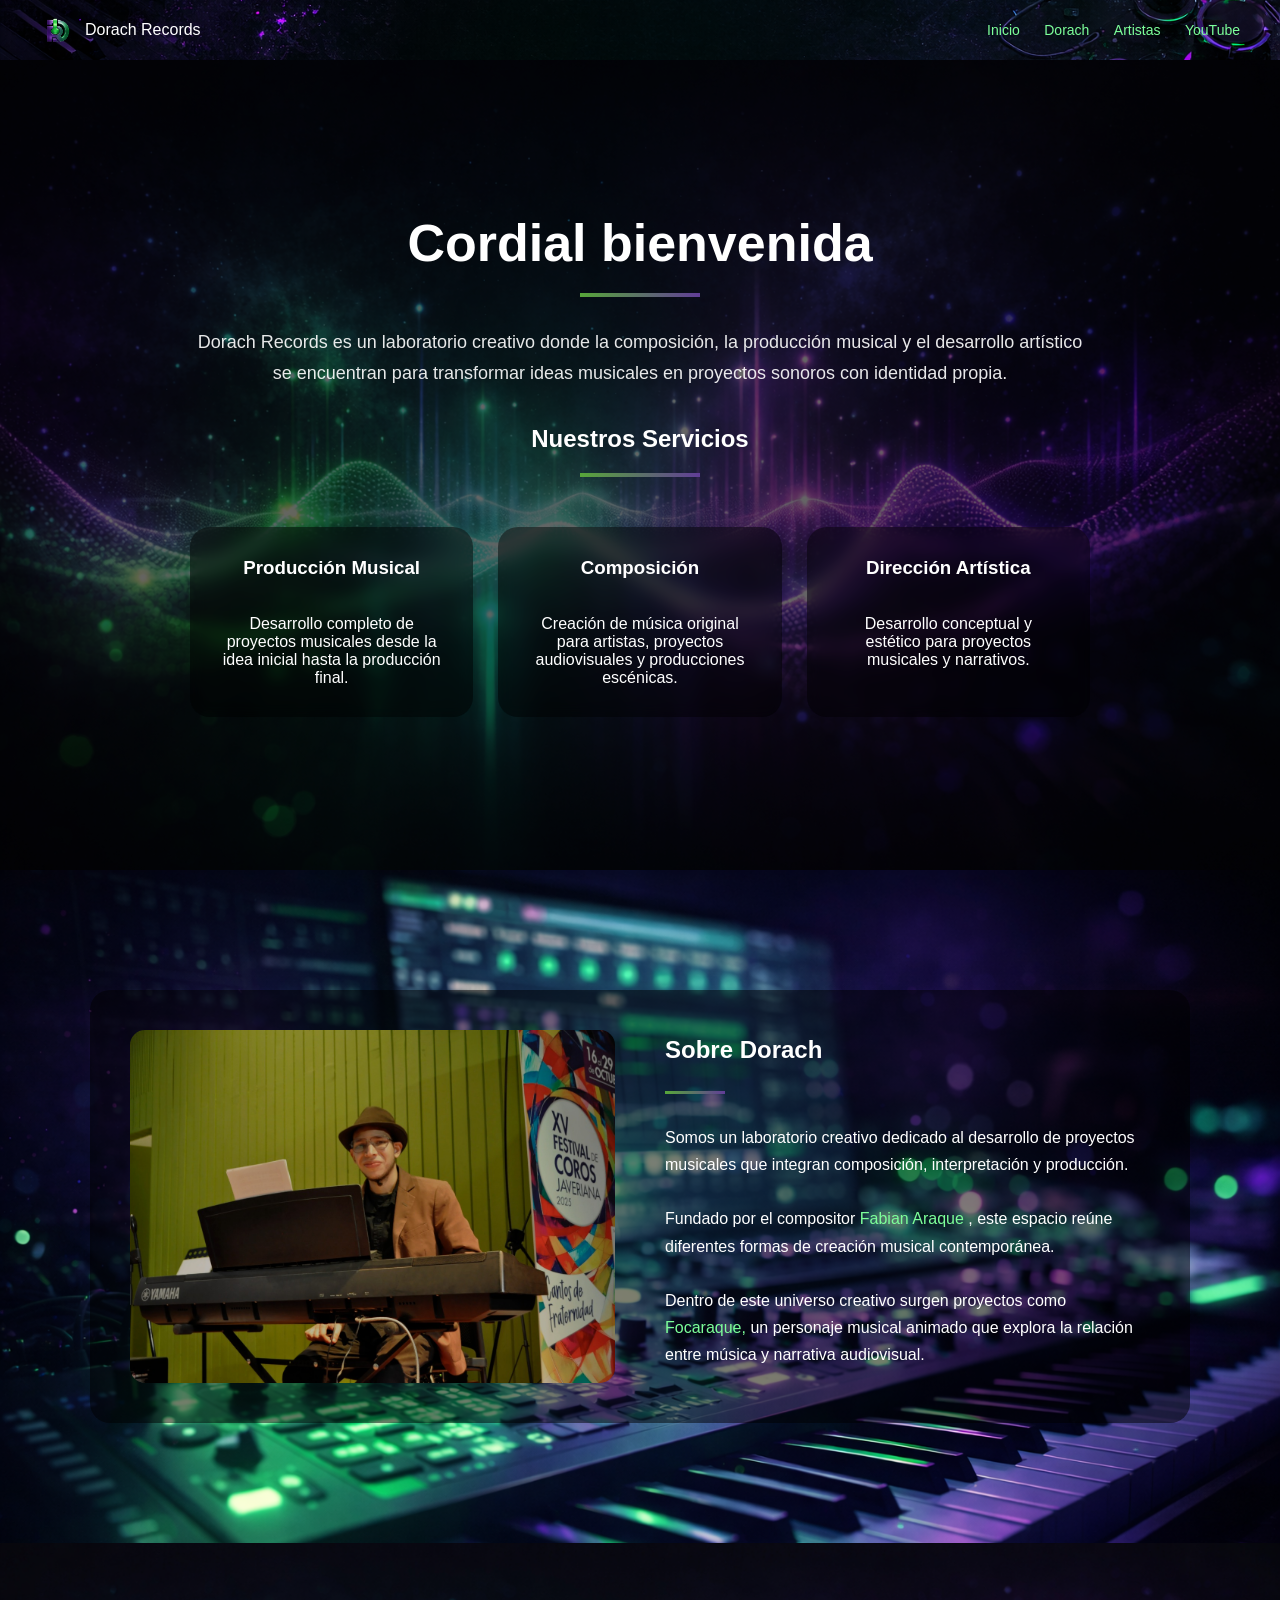
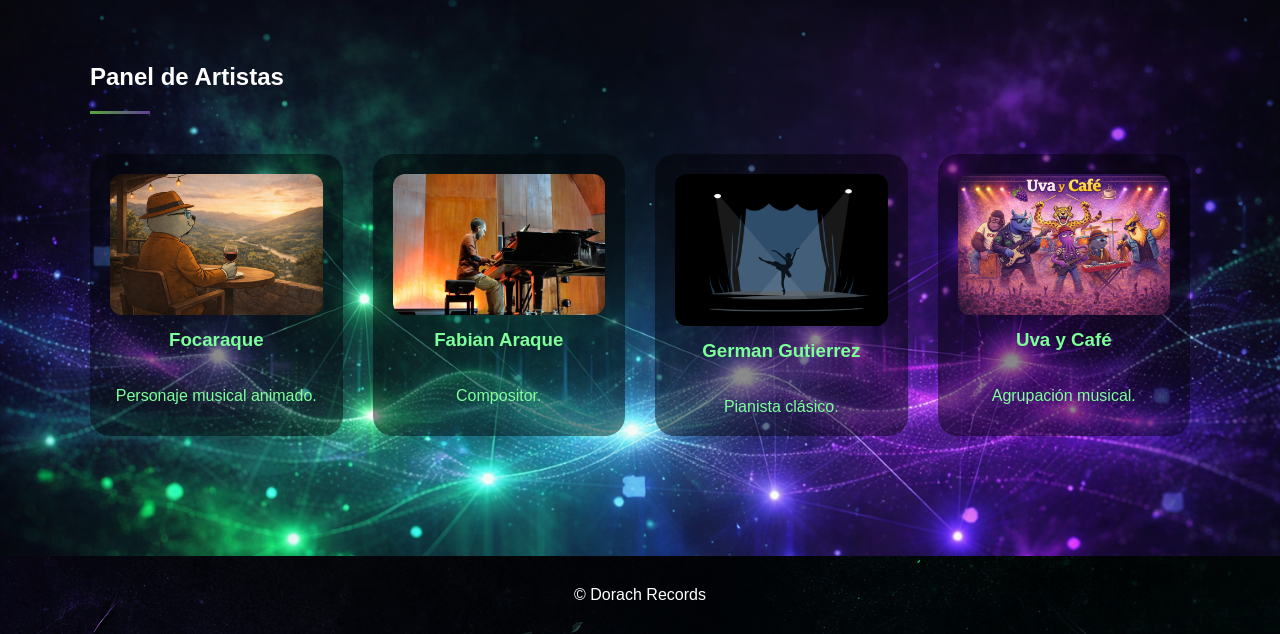
==== commit 742c1c78: "Revise content and structure in index.html" ====
--- a/index.html
+++ b/index.html
@@ -14,8 +14,6 @@
 </head>
 
 <body>
-
-<div class="cursor-glow"></div>
 
 <header>
 
@@ -38,29 +36,34 @@
 </header>
 
 
-
 <!-- HERO -->
 
-<section class="hero parallax" id="inicio">
+<section class="hero" id="inicio">
 
 <div class="overlay"></div>
 
 <div class="hero-content">
 
-<h1>Dorach Records</h1>
+<h1>Cordial bienvenida</h1>
 
 <div class="hero-line"></div>
 
 <p class="hero-text">
 
-<br><br>
-
 Dorach Records es un laboratorio creativo donde la composición,
-la producción musical y el desarrollo artístico se encuentran
-para transformar ideas musicales en proyectos sonoros con identidad propia.
-
-</p>
-
+la producción musical y el desarrollo artístico se encuentran para
+transformar ideas musicales en proyectos sonoros con identidad propia.
+
+</p>
+
+
+<!-- SERVICIOS -->
+<br><br>
+<div class="hero-content">
+
+<h2>Nuestros Servicios</h2>
+
+<div class="hero-line"></div>
 
 <div class="services-grid">
 
@@ -72,8 +75,8 @@
 
 <br><br>
 
-Desarrollo completo de proyectos musicales
-desde la idea hasta la producción final.
+Desarrollo completo de proyectos musicales desde la idea inicial
+hasta la producción final.
 
 </p>
 
@@ -87,8 +90,8 @@
 
 <br><br>
 
-Creación de música original para artistas
-y proyectos audiovisuales.
+Creación de música original para artistas,
+proyectos audiovisuales y producciones escénicas.
 
 </p>
 
@@ -102,8 +105,8 @@
 
 <br><br>
 
-Desarrollo conceptual y estético
-para proyectos musicales.
+Desarrollo conceptual y estético para proyectos
+musicales y narrativos.
 
 </p>
 
@@ -117,9 +120,9 @@
 
 
 
-<!-- SOBRE -->
-
-<section class="about section parallax" id="dorach">
+<!-- SOBRE DORACH -->
+
+<section class="about section" id="dorach">
 
 <div class="container">
 
@@ -135,9 +138,7 @@
 
 <p>
 
-<br><br>
-
-Dorach Records es un laboratorio creativo dedicado al desarrollo
+Somos un laboratorio creativo dedicado al desarrollo
 de proyectos musicales que integran composición, interpretación
 y producción.
 
@@ -147,14 +148,15 @@
 <a href="https://dorachrecords-prod.github.io/fabian-araque/" target="_blank">
 Fabian Araque
 </a>,
-este espacio reúne distintas formas de creación musical contemporánea.
-
-<br><br>
-
-Dentro de este universo creativo surge
-<a href="https://www.youtube.com/@focaraque" target="_blank">
-Focaraque
-</a>,
+este espacio reúne diferentes formas de creación musical
+contemporánea.
+
+<br><br>
+
+Dentro de este universo creativo surgen proyectos como
+<a href="https://dorachrecords-prod.github.io/focaraque/" target="_blank">
+Focaraque,
+</a>
 un personaje musical animado que explora la relación entre música
 y narrativa audiovisual.
 
@@ -172,7 +174,7 @@
 
 <!-- ARTISTAS -->
 
-<section class="artists section parallax" id="artistas">
+<section class="artists section" id="artistas">
 
 <div class="container">
 
@@ -190,9 +192,16 @@
 
 <h3>Focaraque</h3>
 
-<p><br><br>Personaje musical animado.</p>
-
-</a>
+<p>
+
+<br><br>
+
+Personaje musical animado.
+
+</p>
+
+</a>
+
 
 <a class="artist-card"
 href="https://www.youtube.com/@fabianaraquemusic"
@@ -202,9 +211,16 @@
 
 <h3>Fabian Araque</h3>
 
-<p><br><br>Compositor.</p>
-
-</a>
+<p>
+
+<br><br>
+
+Compositor.
+
+</p>
+
+</a>
+
 
 <a class="artist-card"
 href="https://www.youtube.com/channel/UCRpkg7k6TuN-CB35hyl-wdw"
@@ -214,18 +230,33 @@
 
 <h3>German Gutierrez</h3>
 
-<p><br><br>Pianista clásico.</p>
-
-</a>
-
-<div class="artist-card">
+<p>
+
+<br><br>
+
+Pianista clásico.
+
+</p>
+
+</a>
+
+
+<a class="artist-card"
+href="https://www.youtube.com/watch?v=z5ExyrERqJo"
+target="_blank">
 
 <img src="uvaycafe.png">
 
 <h3>Uva y Café</h3>
 
-<p><br><br>Agrupación musical.</p>
-
+<p>
+
+<br><br>
+
+Agrupación musical.
+
+</p>
+</a>
 </div>
 
 </div>
@@ -239,14 +270,6 @@
 <footer>
 
 <p>© Dorach Records</p>
-
-<p>
-
-<a href="https://www.youtube.com/@DORACHRECORDS">
-Canal de YouTube
-</a>
-
-</p>
 
 </footer>
 
@@ -254,3 +277,4 @@
 
 </body>
 </html>
+
--- a/styles.css
+++ b/styles.css
@@ -9,27 +9,22 @@
 font-family:Arial, Helvetica, sans-serif;
 background:black;
 color:white;
-overflow-x:hidden;
-
-}
-
-/* CURSOR GLOW */
-
-.cursor-glow{
-
-position:fixed;
-width:250px;
-height:250px;
-
-background:radial-gradient(circle,
-rgba(97,61,151,0.35),
-transparent 70%);
-
-pointer-events:none;
-
-transform:translate(-50%,-50%);
-
-z-index:1;
+
+}
+
+/* LINKS */
+
+a{
+
+color:#7dff9a;
+text-decoration:none;
+transition:0.3s;
+
+}
+
+a:hover{
+
+color:#b48cff;
 
 }
 
@@ -39,6 +34,7 @@
 
 background-image:url("fondo5.jpg");
 background-size:cover;
+background-position:center;
 
 height:60px;
 
@@ -50,7 +46,27 @@
 
 position:sticky;
 top:0;
-z-index:10;
+
+}
+
+.logo{
+
+display:flex;
+align-items:center;
+gap:10px;
+
+}
+
+.logo img{
+
+height:35px;
+
+}
+
+nav a{
+
+margin-left:20px;
+font-size:14px;
 
 }
 
@@ -72,7 +88,7 @@
 
 position:relative;
 
-padding:100px 20px;
+padding:120px 20px;
 
 }
 
@@ -84,7 +100,7 @@
 right:0;
 bottom:0;
 
-background:rgba(0,0,0,0.65);
+background:rgba(0,0,0,0.6);
 
 }
 
@@ -99,7 +115,16 @@
 
 .hero h1{
 
-font-size:54px;
+font-size:52px;
+
+}
+
+.hero-text{
+
+font-size:18px;
+line-height:1.7;
+
+opacity:0.9;
 
 }
 
@@ -125,23 +150,21 @@
 
 border-radius:20px;
 
-transition:0.4s;
-
-border:1px solid rgba(255,255,255,0.05);
+transition:0.35s;
+
+backdrop-filter:blur(8px);
 
 }
 
 .service-card:hover{
 
-transform:translateY(-10px) scale(1.05);
-
-box-shadow:0 20px 50px rgba(0,0,0,0.6);
-
-background:rgba(0,0,0,0.7);
-
-}
-
-/* SECTIONS */
+transform:translateY(-10px) scale(1.03);
+
+background:rgba(0,0,0,0.65);
+
+}
+
+/* SECTION */
 
 .section{
 
@@ -168,7 +191,6 @@
 .about-grid{
 
 display:grid;
-
 grid-template-columns:1fr 1fr;
 
 gap:50px;
@@ -188,6 +210,12 @@
 
 }
 
+.text-block{
+
+line-height:1.7;
+
+}
+
 /* ARTISTS */
 
 .artists{
@@ -219,30 +247,29 @@
 
 text-align:center;
 
-transition:0.35s;
+transition:0.3s;
 
 }
 
 .artist-card:hover{
 
-transform:translateY(-10px) scale(1.05);
-
-box-shadow:0 20px 60px rgba(97,61,151,0.5);
-
-background:rgba(0,0,0,0.7);
+transform:translateY(-8px) scale(1.03);
+
+background:rgba(0,0,0,0.65);
 
 }
 
 .artist-card img{
 
 width:100%;
+
 border-radius:12px;
 
 margin-bottom:10px;
 
 }
 
-/* LINES */
+/* DECORATIVE LINE */
 
 .line{
 
@@ -278,6 +305,24 @@
 
 }
 
+/* ANIMATION */
+
+.hidden{
+
+opacity:0;
+transform:translateY(40px);
+
+transition:all 0.8s ease;
+
+}
+
+.visible{
+
+opacity:1;
+transform:translateY(0);
+
+}
+
 /* MOBILE */
 
 @media(max-width:800px){
@@ -295,3 +340,4 @@
 }
 
 }
+
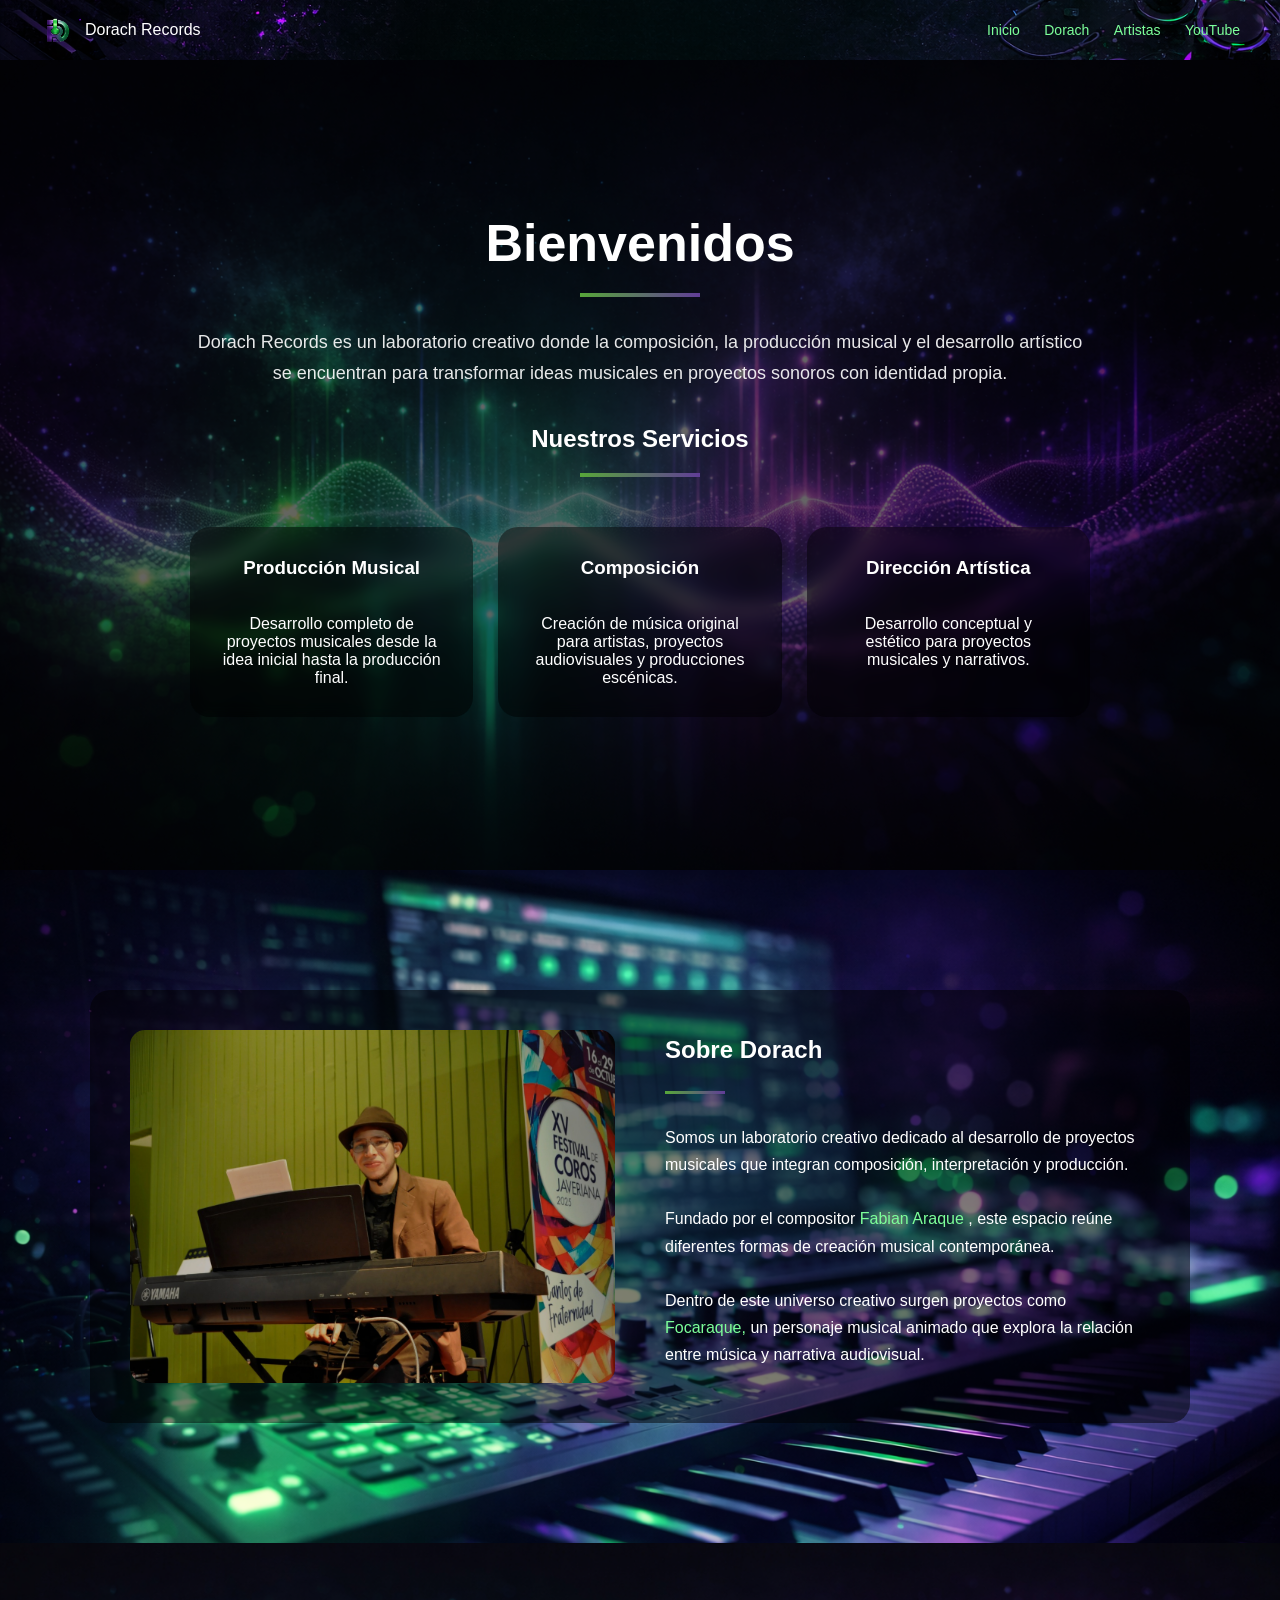
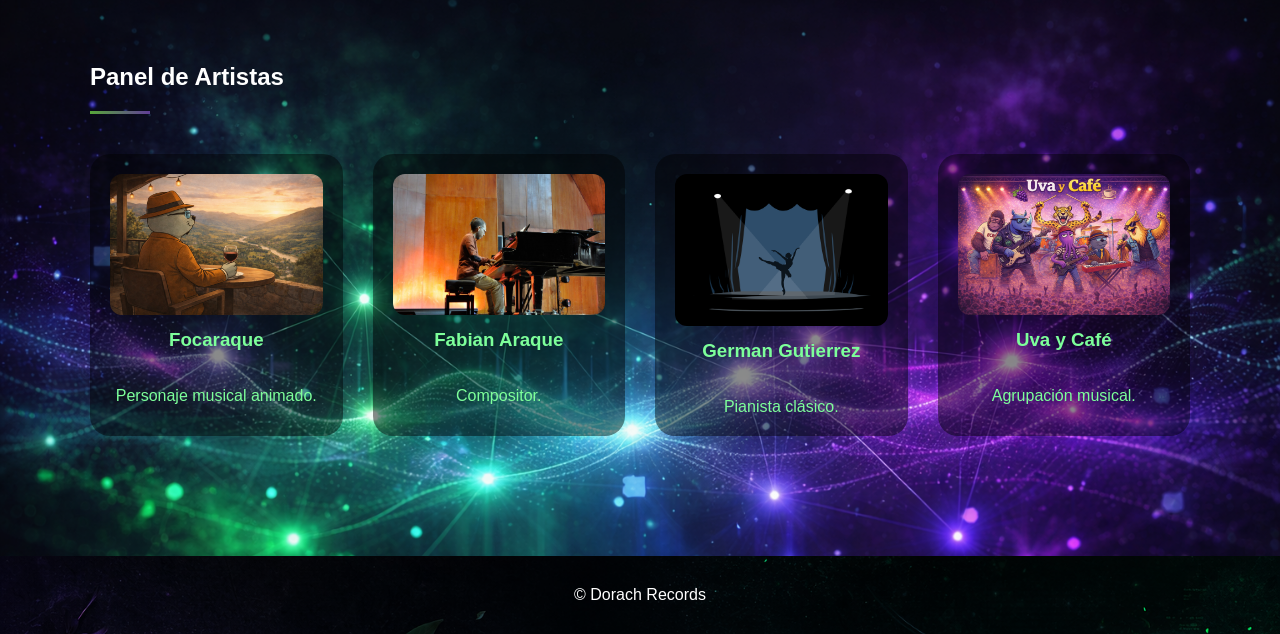
==== commit 0de144bf: "Update index.html" ====
--- a/index.html
+++ b/index.html
@@ -44,7 +44,7 @@
 
 <div class="hero-content">
 
-<h1>Cordial bienvenida</h1>
+<h1>Bienvenidos</h1>
 
 <div class="hero-line"></div>
 
--- a/styles.css
+++ b/styles.css
@@ -5,339 +5,267 @@
 }
 
 body{
-
 font-family:Arial, Helvetica, sans-serif;
 background:black;
 color:white;
-
 }
 
 /* LINKS */
-
 a{
-
 color:#7dff9a;
 text-decoration:none;
 transition:0.3s;
-
 }
 
 a:hover{
-
 color:#b48cff;
-
 }
 
 /* HEADER */
-
 header{
-
 background-image:url("fondo5.jpg");
 background-size:cover;
 background-position:center;
+background-repeat:no-repeat;
+background-attachment:scroll;
 
 height:60px;
-
 display:flex;
 align-items:center;
 justify-content:space-between;
-
 padding:0 40px;
-
 position:sticky;
 top:0;
-
 }
 
 .logo{
-
 display:flex;
 align-items:center;
 gap:10px;
-
 }
 
 .logo img{
-
 height:35px;
-
 }
 
 nav a{
-
 margin-left:20px;
 font-size:14px;
-
 }
 
 /* HERO */
-
 .hero{
-
 background-image:url("fondo1.jpg");
 background-size:cover;
 background-position:center;
-
-min-height:90vh;
-
+background-repeat:no-repeat;
+background-attachment:scroll;
+
+min-height:90svh; /* Usar 90svh en lugar de 90vh */
 display:flex;
 align-items:center;
 justify-content:center;
-
 text-align:center;
-
 position:relative;
-
 padding:120px 20px;
-
 }
 
 .overlay{
-
 position:absolute;
 top:0;
 left:0;
 right:0;
 bottom:0;
-
 background:rgba(0,0,0,0.6);
-
 }
 
 .hero-content{
-
 position:relative;
 z-index:2;
-
 max-width:900px;
-
 }
 
 .hero h1{
-
 font-size:52px;
-
 }
 
 .hero-text{
-
 font-size:18px;
 line-height:1.7;
-
 opacity:0.9;
-
 }
 
 /* SERVICES */
-
 .services-grid{
-
 margin-top:50px;
-
-display:grid;
-
+display:grid;
 grid-template-columns:repeat(auto-fit,minmax(220px,1fr));
-
 gap:25px;
-
 }
 
 .service-card{
-
 background:rgba(0,0,0,0.45);
-
 padding:30px;
-
 border-radius:20px;
-
 transition:0.35s;
-
 backdrop-filter:blur(8px);
-
 }
 
 .service-card:hover{
-
 transform:translateY(-10px) scale(1.03);
-
 background:rgba(0,0,0,0.65);
-
 }
 
 /* SECTION */
-
 .section{
-
 padding:120px 20px;
-
 }
 
 .container{
-
 max-width:1100px;
 margin:auto;
-
 }
 
 /* ABOUT */
-
 .about{
-
 background-image:url("fondo2.jpg");
 background-size:cover;
-
+background-repeat:no-repeat;
+background-attachment:scroll;
 }
 
 .about-grid{
-
 display:grid;
 grid-template-columns:1fr 1fr;
-
 gap:50px;
-
 background:rgba(0,0,0,0.5);
-
 padding:40px;
-
 border-radius:20px;
-
 }
 
 .about img{
-
 width:100%;
 border-radius:15px;
-
 }
 
 .text-block{
-
 line-height:1.7;
-
 }
 
 /* ARTISTS */
-
 .artists{
-
 background-image:url("fondo4.jpg");
 background-size:cover;
-
+background-repeat:no-repeat;
+background-attachment:scroll;
 }
 
 .artist-grid{
-
-display:grid;
-
+display:grid;
 grid-template-columns:repeat(auto-fit,minmax(220px,1fr));
-
 gap:30px;
-
 margin-top:40px;
-
 }
 
 .artist-card{
-
 background:rgba(0,0,0,0.45);
-
 padding:20px;
-
 border-radius:20px;
-
 text-align:center;
-
 transition:0.3s;
-
 }
 
 .artist-card:hover{
-
 transform:translateY(-8px) scale(1.03);
-
 background:rgba(0,0,0,0.65);
-
 }
 
 .artist-card img{
-
-width:100%;
-
+width:100%;
 border-radius:12px;
-
 margin-bottom:10px;
-
 }
 
 /* DECORATIVE LINE */
-
 .line{
-
 width:60px;
 height:3px;
-
 background:linear-gradient(90deg,#57A639,#613D97);
-
 margin:20px 0 30px 0;
-
 }
 
 .hero-line{
-
 width:120px;
 height:4px;
-
 background:linear-gradient(90deg,#57A639,#613D97);
-
 margin:20px auto 30px auto;
-
 }
 
 /* FOOTER */
-
 footer{
-
 background-image:url("fondo5.jpg");
-
+background-size:cover;
+background-repeat:no-repeat;
+background-attachment:scroll;
 padding:30px;
-
 text-align:center;
-
 }
 
 /* ANIMATION */
-
 .hidden{
-
 opacity:0;
 transform:translateY(40px);
-
 transition:all 0.8s ease;
-
 }
 
 .visible{
-
 opacity:1;
 transform:translateY(0);
-
 }
 
 /* MOBILE */
-
 @media(max-width:800px){
-
 .about-grid{
-
 grid-template-columns:1fr;
-
 }
 
 .hero h1{
-
 font-size:36px;
-
-}
-
-}
-
+}
+
+/* PROYECTOS */
+#proyectos{
+background-size:cover;
+background-position:center;
+background-repeat:no-repeat;
+background-attachment:scroll;
+}
+
+#proyectos h2{
+margin-bottom:4rem;
+}
+
+.cards{
+display:grid;
+grid-template-columns:1fr;
+gap:20px;
+}
+
+.project-card img{
+width:100%;
+height:auto;
+max-height:300px; /* Limitar altura para evitar que se estiren */
+object-fit:cover;
+border-radius:4px;
+}
+
+.project-card h3{
+font-size:18px;
+}
+
+/* SECTION CONTAINER */
+.container{
+width:100%;
+padding:10px;
+}
+}
